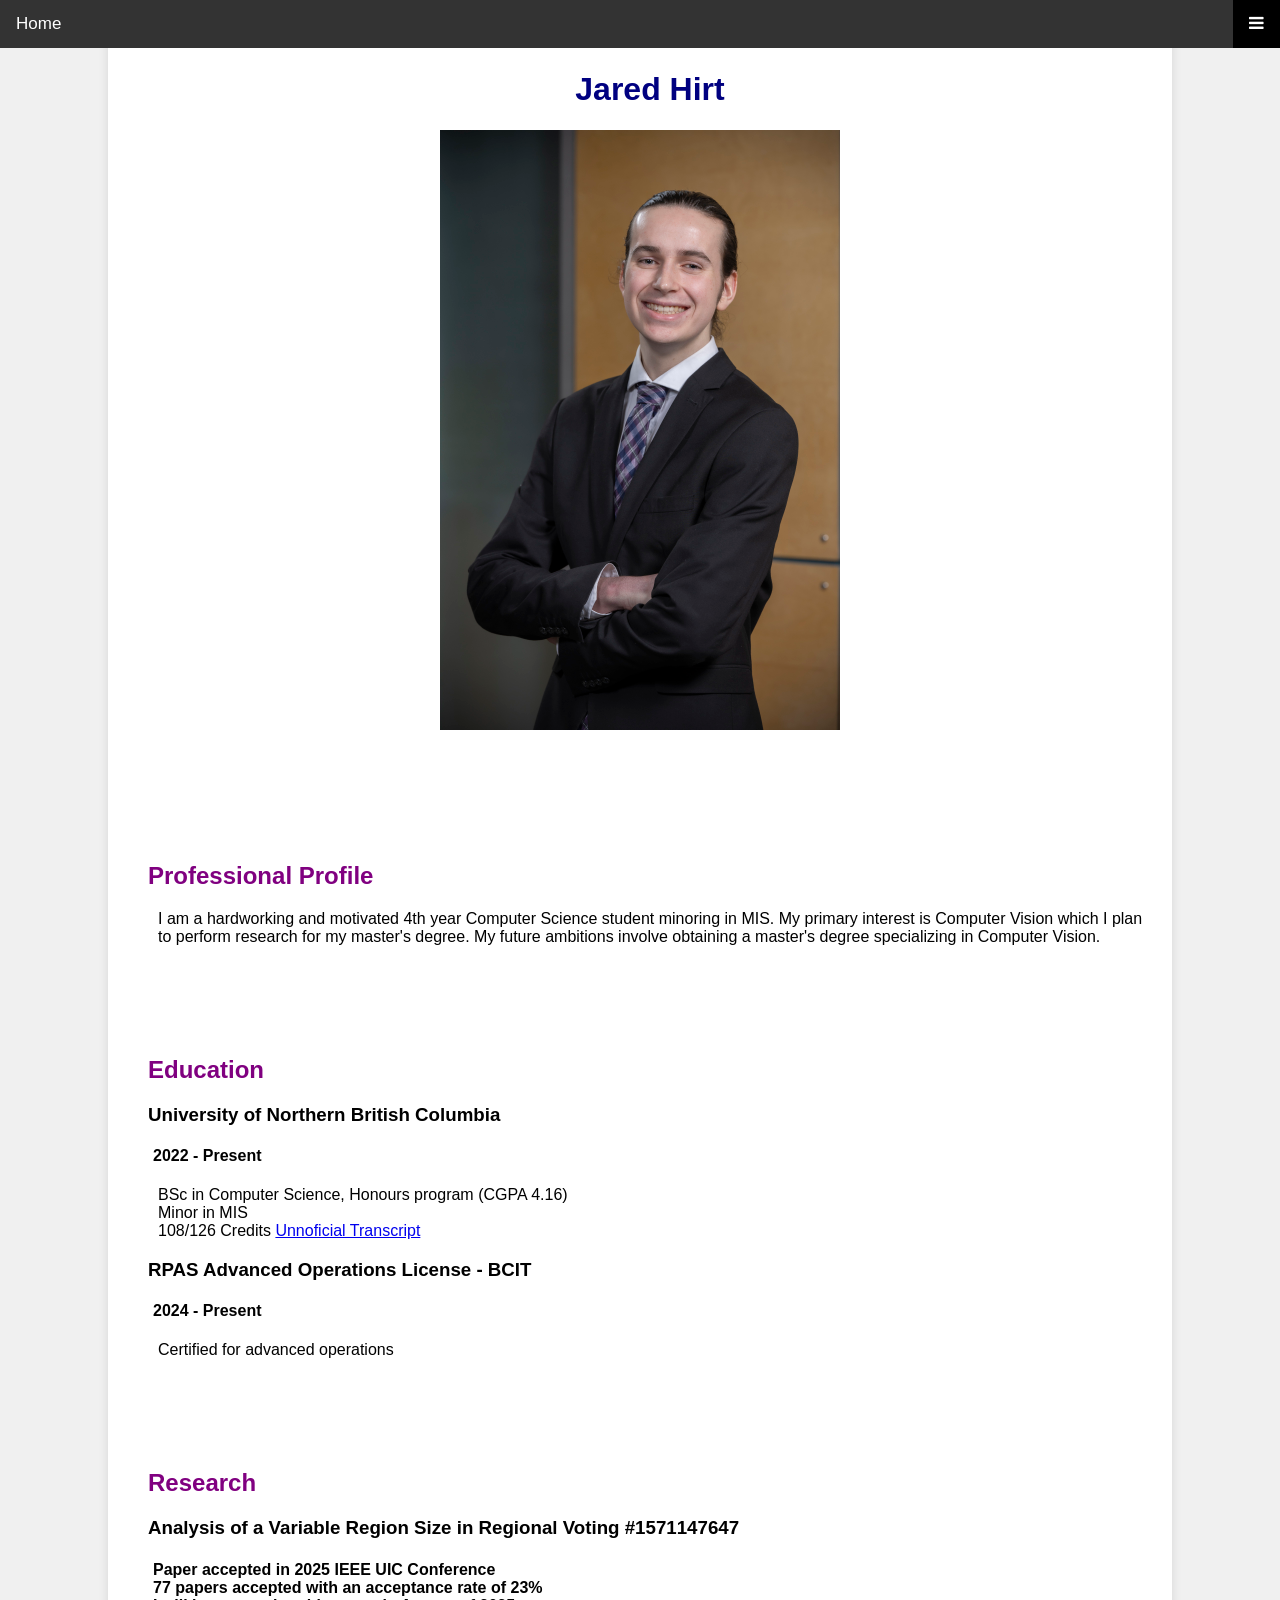
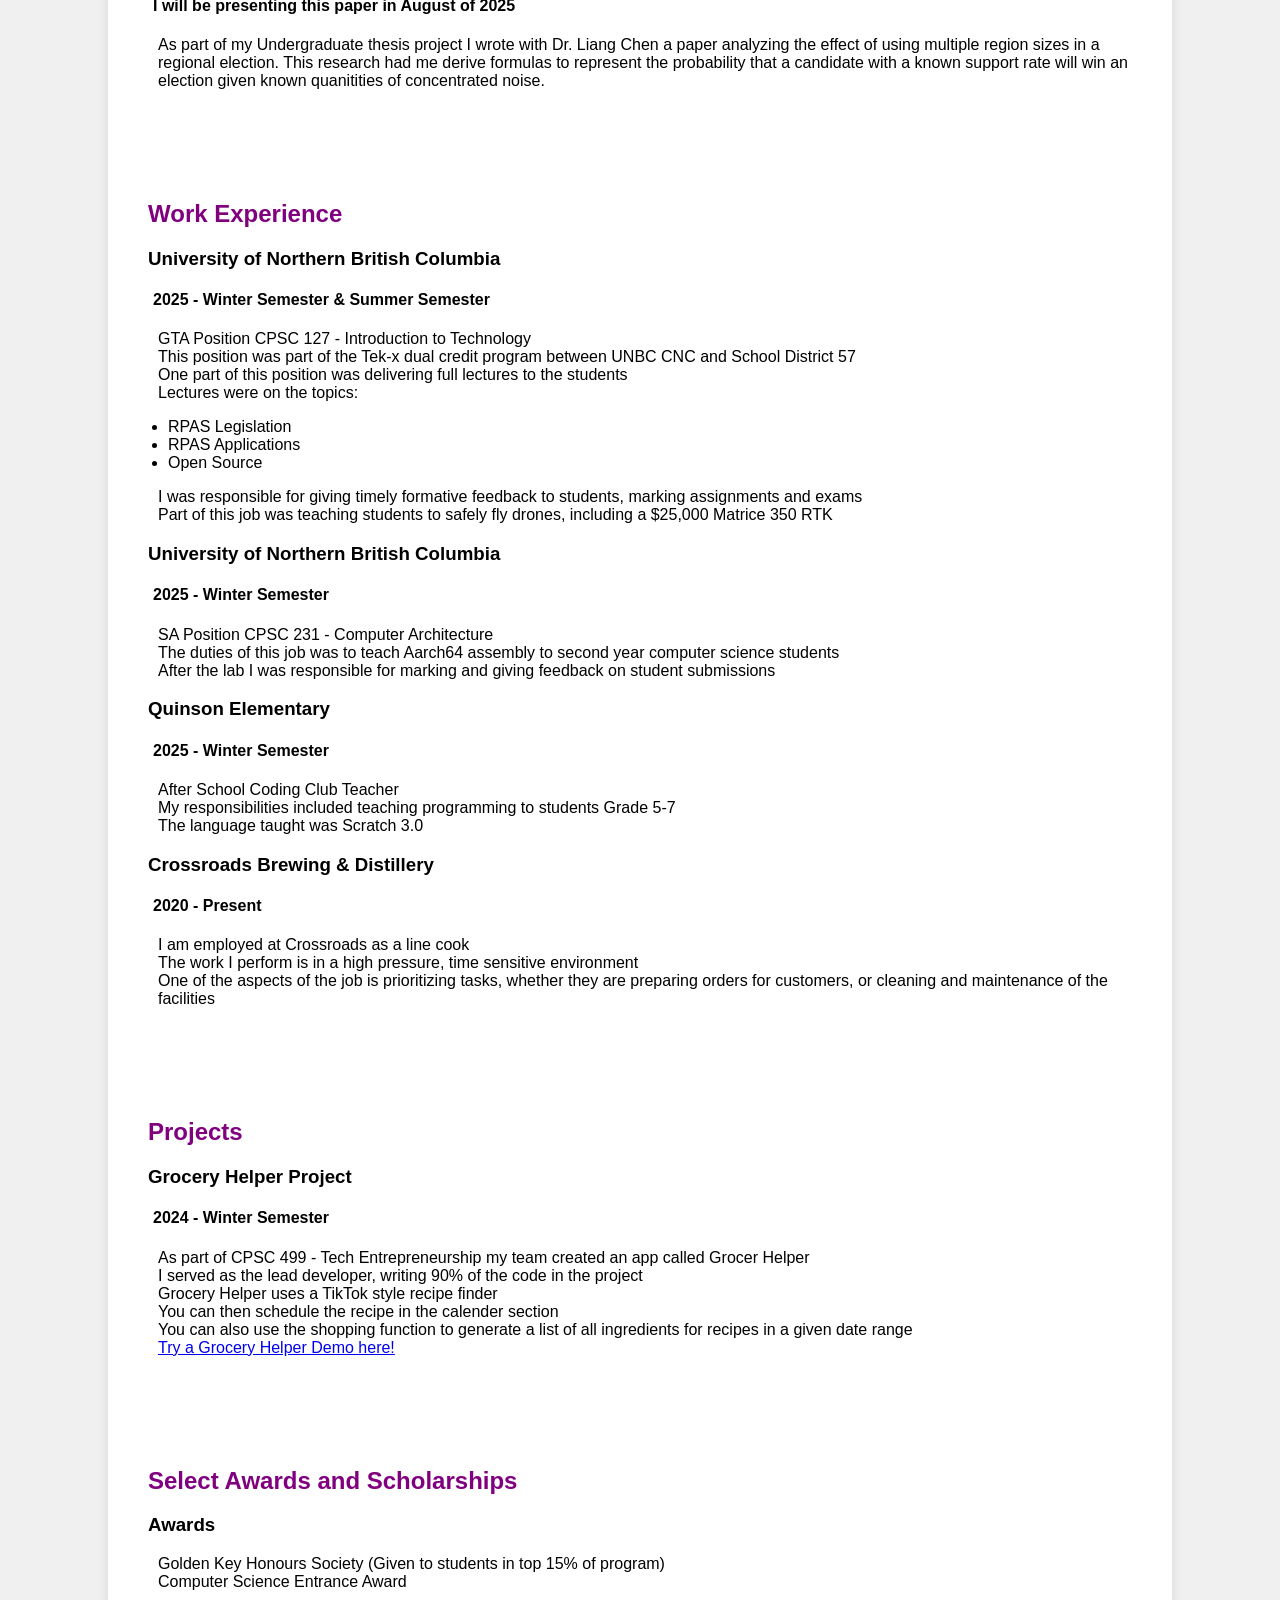
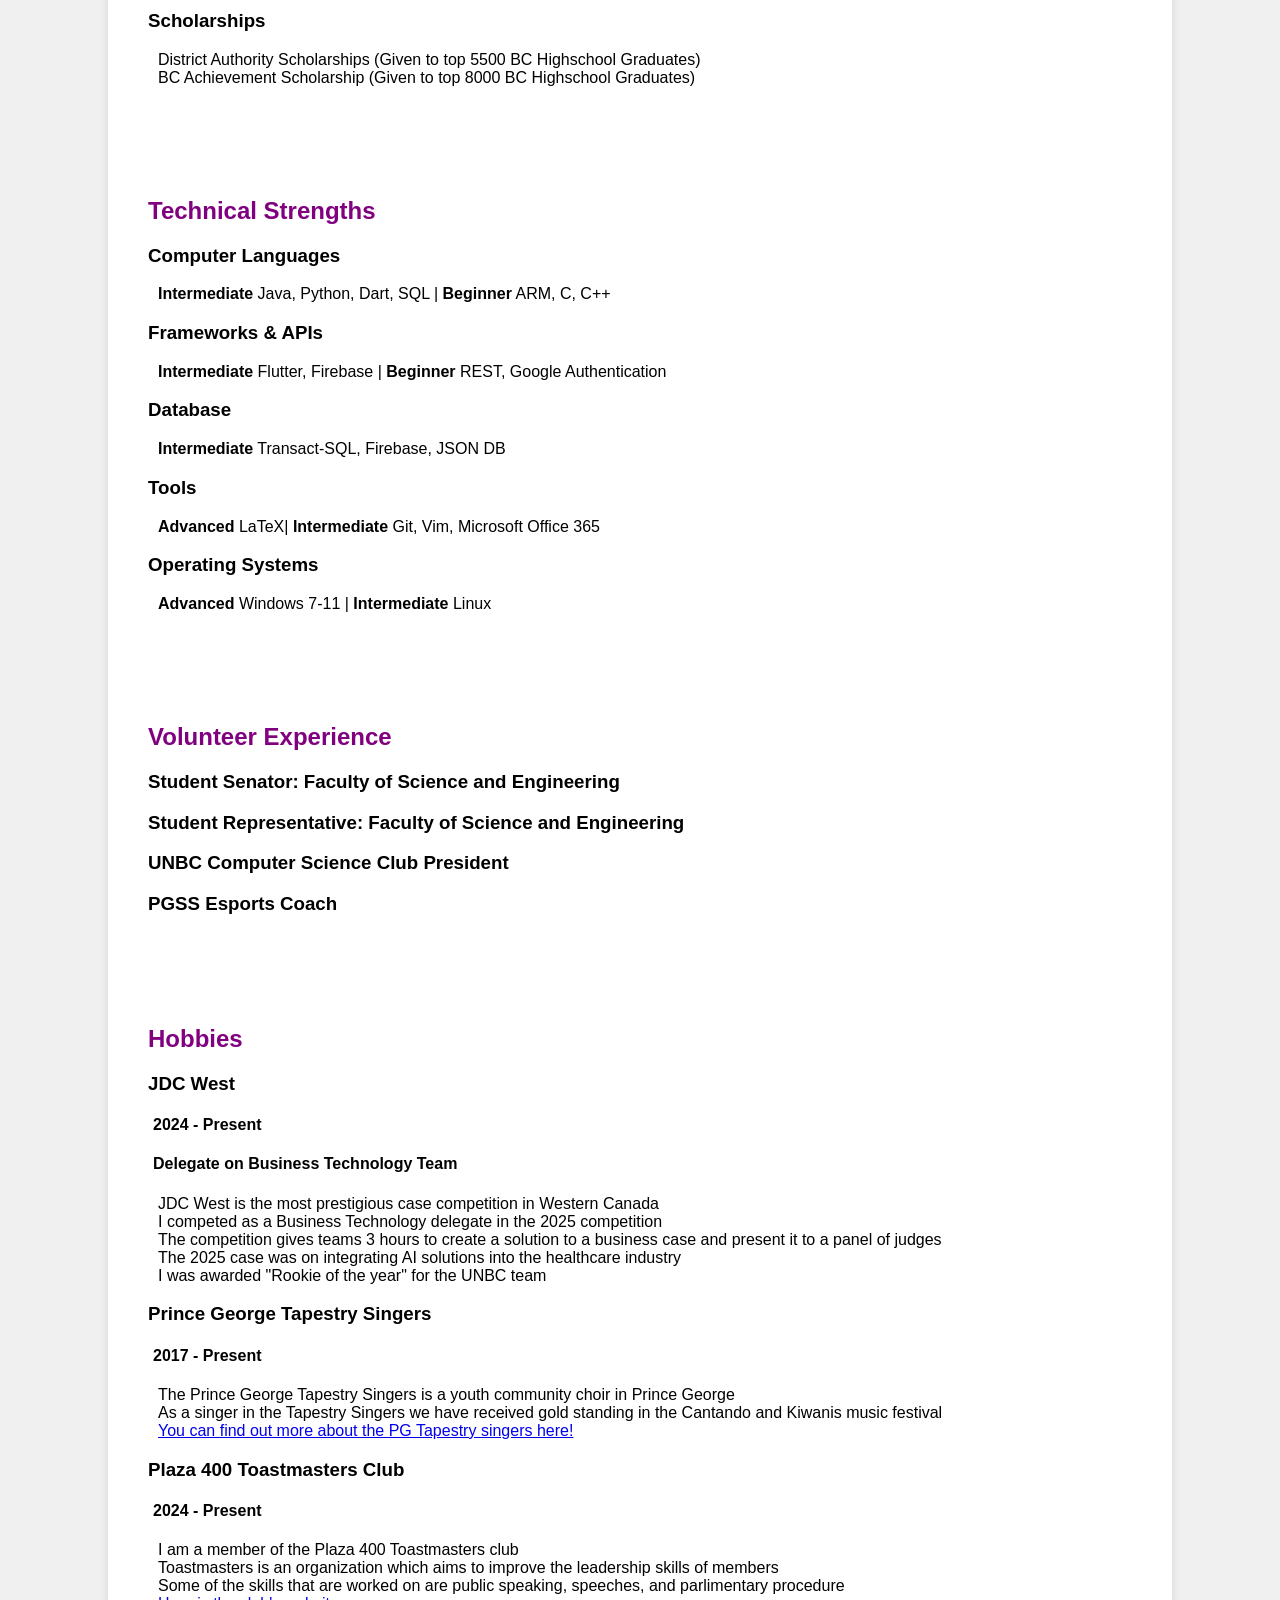
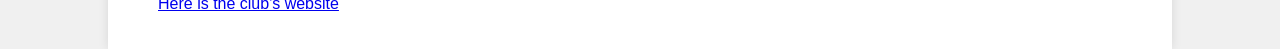
==== index.html @ aa41ffb5 "Added research and Transcript" ====
<!DOCTYPE html>
<html>
    <title>
        Jared Hirt's Website
    </title>
    <head>
        <link rel="stylesheet" href="mystyle.css">

        
        
    </head>

    

  

    

    <body>


        <link rel="stylesheet" href="https://cdnjs.cloudflare.com/ajax/libs/font-awesome/4.7.0/css/font-awesome.min.css">

        <div class="topnav">
            <a href="" class="active">Home</a>
        <div id="myLinks">
            
            <a href="#ProfessionalProfile" onclick="myFunction()">Professional Profile</a>
            <a href="#Education" onclick="myFunction()">Education</a>
            <a href="#WorkExperience" onclick="myFunction()">Work Experience</a>
            <a href="#Projects" onclick="myFunction()">Projects</a>
            <a href="#AwardsandScholarships" onclick="myFunction()">Awards and Scholarships</a>
            <a href="#TechnicalStrengths" onclick="myFunction()">Technical Strengths</a>
            <a href="#VolunteerExperience" onclick="myFunction()">Volunteer Experience</a>
            <a href="#Hobbies" onclick="myFunction()">Hobbies</a>
        </div>
        <!-- "Hamburger menu" / "Bar icon" to toggle the navigation links -->
        <a href="javascript:void(0);" class="icon" onclick="myFunction()">
            <i class="fa fa-bars"></i>
        </a>
        </div>





        <div class="container">
            <div class="center">
                <h1>
                    Jared Hirt
                </h1>
                <img src="Headshot.JPG" alt="Professional Headshot by Focal Point Studio">
            </div>

        <br>
    
        <h2 id="ProfessionalProfile">
        Professional Profile
        <br>
        </h2>

        <p>
            I am a hardworking and motivated 4th year Computer Science student minoring in MIS.
            My primary interest is Computer Vision which I plan to perform research for my master's degree.
            My future ambitions involve obtaining a master's degree specializing in Computer Vision.
        </p>

        <h2 id="Education">
        Education
        <br>
        </h2>
        <h3>
            University of Northern British Columbia 
        </h3>
        <h4>
            2022 - Present
        </h4>
        <p>
            BSc in Computer Science, Honours program (CGPA 4.16) <br>
            Minor in MIS <br>
            108/126 Credits
            <a href="Transcript.pdf">Unnoficial Transcript</a>
        </p>
        <h3>
            RPAS Advanced Operations License - BCIT 
        </h3>
        <h4>
            2024 - Present
        </h4>
        <p>
            Certified for advanced operations
        </p>


        <h2 id="Research">
            Research
            <br>
            </h2>
    
    
            <h3>
                Analysis of a Variable Region Size in Regional Voting #1571147647 <br>
            </h3>
            <h4>
                Paper accepted in 2025 IEEE UIC Conference <br>
                77 papers accepted with an acceptance rate of 23% <br>
                I will be presenting this paper in August of 2025
            </h4>
            <p>
                As part of my Undergraduate thesis project I wrote with Dr. Liang Chen a paper analyzing the effect of using multiple region sizes in a regional election.
                This research had me derive formulas to represent the probability that a candidate with a known support rate will win an election given known quanitities of concentrated noise. 
    
            </p>
        <h2 id="WorkExperience">
        Work Experience
        <br>
        </h2>



        <h3>
            University of Northern British Columbia 
        </h3>
        <h4>
            2025 - Winter Semester & Summer Semester
        </h4>
        <p>
            GTA Position CPSC 127 - Introduction to Technology<br>
            This position was part of the Tek-x dual credit program between UNBC CNC and School District 57<br>
            One part of this position was delivering full lectures to the students <br>
            Lectures were on the topics:
        </p>
    
            <ul>
        <li> RPAS Legislation</li> 
        <li>RPAS Applications</li> 
        <li>Open Source</li>
    </ul>
        

        <p>
            I was responsible for giving timely formative feedback to students, marking assignments and exams <br>
            Part of this job was teaching students to safely fly drones, including a $25,000 Matrice 350 RTK
        </p>




        <h3>
            University of Northern British Columbia 
        </h3>
        <h4>
            2025 - Winter Semester
        </h4>
        <p>
            SA Position CPSC 231 - Computer Architecture<br>
            The duties of this job was to teach Aarch64 assembly to second year computer science students <br>
            After the lab I was responsible for marking and giving feedback on student submissions
        </p>

        <h3>
            Quinson Elementary
        </h3>
        <h4>
            2025 - Winter Semester
        </h4>
        <p>
            After School Coding Club Teacher <br>
            My responsibilities included teaching programming to students Grade 5-7 <br>
            The language taught was Scratch 3.0
        </p>


        <h3>
            Crossroads Brewing & Distillery
        </h3>
        <h4>
            2020 - Present
        </h4>
        <p>
            I am employed at Crossroads as a line cook <br>
            The work I perform is in a high pressure, time sensitive environment <br>
            One of the aspects of the job is prioritizing tasks, whether they are preparing orders for customers, or cleaning and maintenance of the facilities <br>
        </p>



        <h2 id="Projects">
        Projects
        <br>
        </h2>


        <h3>
            Grocery Helper Project
        </h3>
        <h4>
            2024 - Winter Semester
        </h4>
        <p>
            As part of CPSC 499 - Tech Entrepreneurship my team created an app called Grocer Helper<br>
            I served as the lead developer, writing 90% of the code in the project <br>
            Grocery Helper uses a TikTok style recipe finder <br>
            You can then schedule the recipe in the calender section <br>
            You can also use the shopping function to generate a list of all ingredients for recipes in a given date range <br>
            <a href="flutter/groceryhelper/index.html">Try a Grocery Helper Demo here!</a>

        </p>



        <h2 id="AwardsandScholarships">
        Select Awards and Scholarships
        <br>
        </h2>

        <h3>
            Awards
        </h3>
        <p>
            Golden Key Honours Society (Given to students in top 15% of program) <br>
            Computer Science Entrance Award
        </p>



        <h3>
            Scholarships
        </h3>

        <p>
            District Authority Scholarships (Given to top 5500 BC Highschool Graduates) <br>
            BC Achievement Scholarship (Given to top 8000 BC Highschool Graduates)
        </p>





        <h2 id="TechnicalStrengths">
        Technical Strengths
        <br>
        </h2>


        <h3>Computer Languages</h3>
        <p>
    <b>Intermediate</b> Java, Python, Dart, SQL | <b>Beginner</b> ARM, C, C++
        </p>
        <h3>Frameworks & APIs</h3>
        <p>
            <b>Intermediate</b> Flutter, Firebase | <b>Beginner</b> REST, Google Authentication
        </p>
        <h3>Database</h3>
        <p>
            <b>Intermediate</b> Transact-SQL, Firebase, JSON DB
        </p>

        <h3>Tools</h3>
        <p>
            <b>Advanced</b> LaTeX| <b>Intermediate</b> Git, Vim, Microsoft Office 365
        </p>
        <h3>Operating Systems</h3>
        <p>
            <b>Advanced</b> Windows 7-11 | <b>Intermediate</b> Linux
        </p>





        <h2 id="VolunteerExperience">
        Volunteer Experience
        <br>
        </h2>


        <h3>Student Senator: Faculty of Science and Engineering</h3>


        <h3>Student Representative: Faculty of Science and Engineering</h3>


        <h3>UNBC Computer Science Club President</h3>


        <h3>PGSS Esports Coach</h3>





        <h2 id="Hobbies">
        Hobbies
        <br>
        </h2>

        <h3>
            JDC West
        </h3>
        <h4>
            2024 - Present
        </h4>
        <h4>
            Delegate on Business Technology Team
        </h4>
        <p>
            JDC West is the most prestigious case competition in Western Canada <br>
            I competed as a Business Technology delegate in the 2025 competition <br>
            The competition gives teams 3 hours to create a solution to a business case and present it to a panel of judges<br>
            The 2025 case was on integrating AI solutions into the healthcare industry <br>
            I was awarded "Rookie of the year" for the UNBC team
        </p>


        <h3>
            Prince George Tapestry Singers
        </h3>
        <h4>
            2017 - Present
        </h4>
        <p>
            The Prince George Tapestry Singers is a youth community choir in Prince George <br>
            As a singer in the Tapestry Singers we have received gold standing in the Cantando and Kiwanis music festival <br>
            <a href="https://pgtapestry.ca/about-us/senior-singers">You can find out more about the PG Tapestry singers here!</a>
        </p>


        <h3>
            Plaza 400 Toastmasters Club
        </h3>
        <h4>
            2024 - Present
        </h4>
        <p>
            I am a member of the Plaza 400 Toastmasters club <br>
            Toastmasters is an organization which aims to improve the leadership skills of members <br>
            Some of the skills that are worked on are public speaking, speeches, and parlimentary procedure<br>
            <a href="https://plaza400.toastmastersclubs.org/">Here is the club's website</a>

        </p>



        </div>
    </body>



    <script>
        function myFunction() {
          var x = document.getElementById("myLinks");
          if (x.style.display === "block") {
            x.style.display = "none";
          } else {
            x.style.display = "block";
          }
        }
        </script>
</html>
---- mystyle.css ----
body {
    margin: 0;
    padding: 0;
    display: flex;
    flex-direction: column;
    justify-content: center; /* Centers horizontally */
    align-items: center; /* Centers vertically (optional) */
    min-height: 100vh; /* Ensures full viewport height */
    background-color: #f0f0f0;
    font-family:'Segoe UI', Tahoma, Geneva, Verdana, sans-serif
  }


/* Style the navigation menu */
.topnav {
  overflow: hidden;
  background-color: #333;
  position: fixed;
  width: 100%;
  top: 0;
}

/* Hide the links inside the navigation menu (except for logo/home) */
.topnav #myLinks {
  display: none;
}

/* Style navigation menu links */
.topnav a {
  color: white;
  padding: 14px 16px;
  text-decoration: none;
  font-size: 17px;
  display: block;
}

/* Style the hamburger menu */
.topnav a.icon {
  background: black;
  display: block;
  position: absolute;
  right: 0;
  top: 0;
}

/* Add a grey background color on mouse-over */
.topnav a:hover {
  background-color: #ddd;
  color: #000000;
}

.center {
  margin-left:auto;
  margin-right:auto;
  text-align:center;
}








  .container {
    margin-top: 30px;
    scroll-padding-top: 30px;
    width: 80%; /* Adjust width as needed */
    max-width: 1200px; /* Optional: Set a max-width */
    text-align: left; /* Center text inside the container */
    background-color: white;
    padding: 20px;
    box-shadow: 0 0 10px rgba(0, 0, 0, 0.1);
  }
  
  h1 {
    color: navy;
    margin-left: 20px;
  }
  h2 {
    padding-top:80px;
    margin-top:30px;
    color: purple;
    margin-left: 20px;
  }
  h3 {
    color: black;
    margin-left: 20px;
  }
  h4 {
    color: black;
    margin-left: 25px;
  }
  h5 {
    color: black;
    margin-left: 25px;
  }
  h6 {
    color: black;
    margin-left: 25px;
  }
  p {
    margin-left: 30px;
  }
  img{
    width: 400px;
    height: auto;
  }
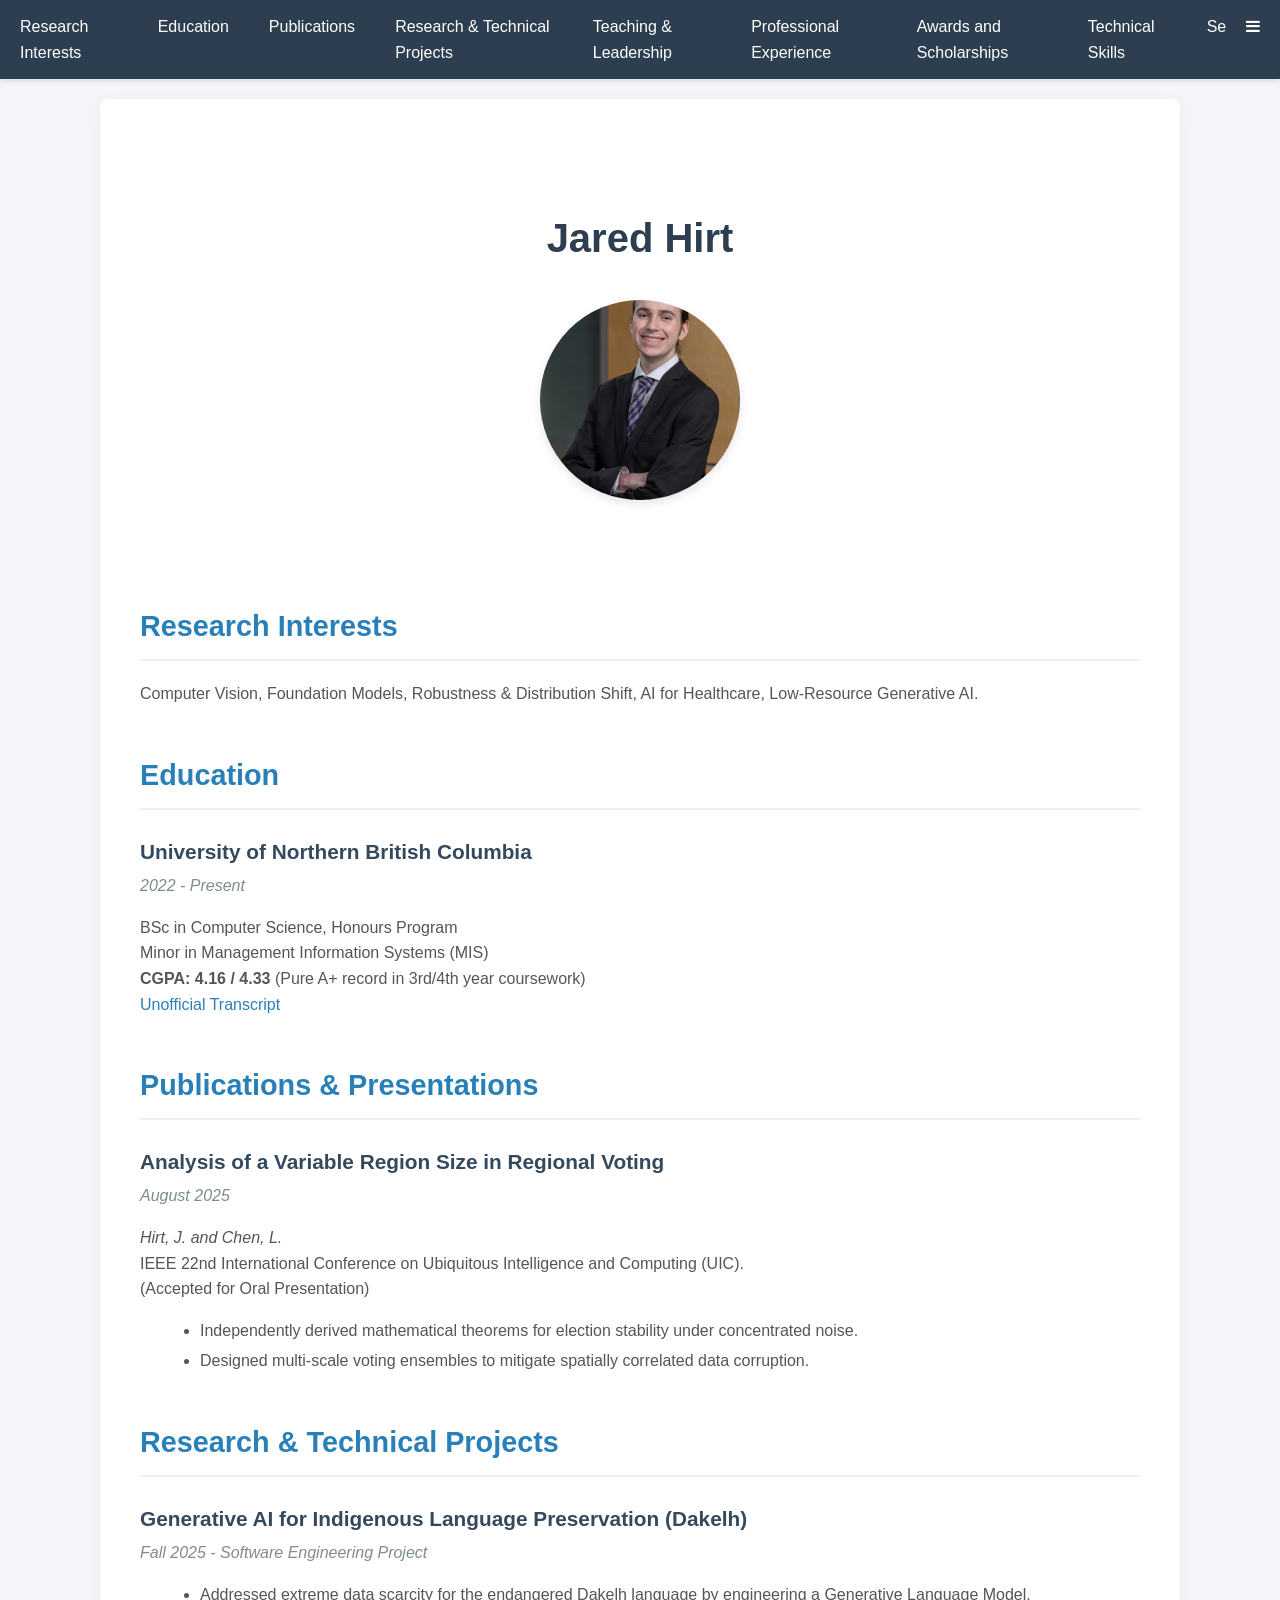
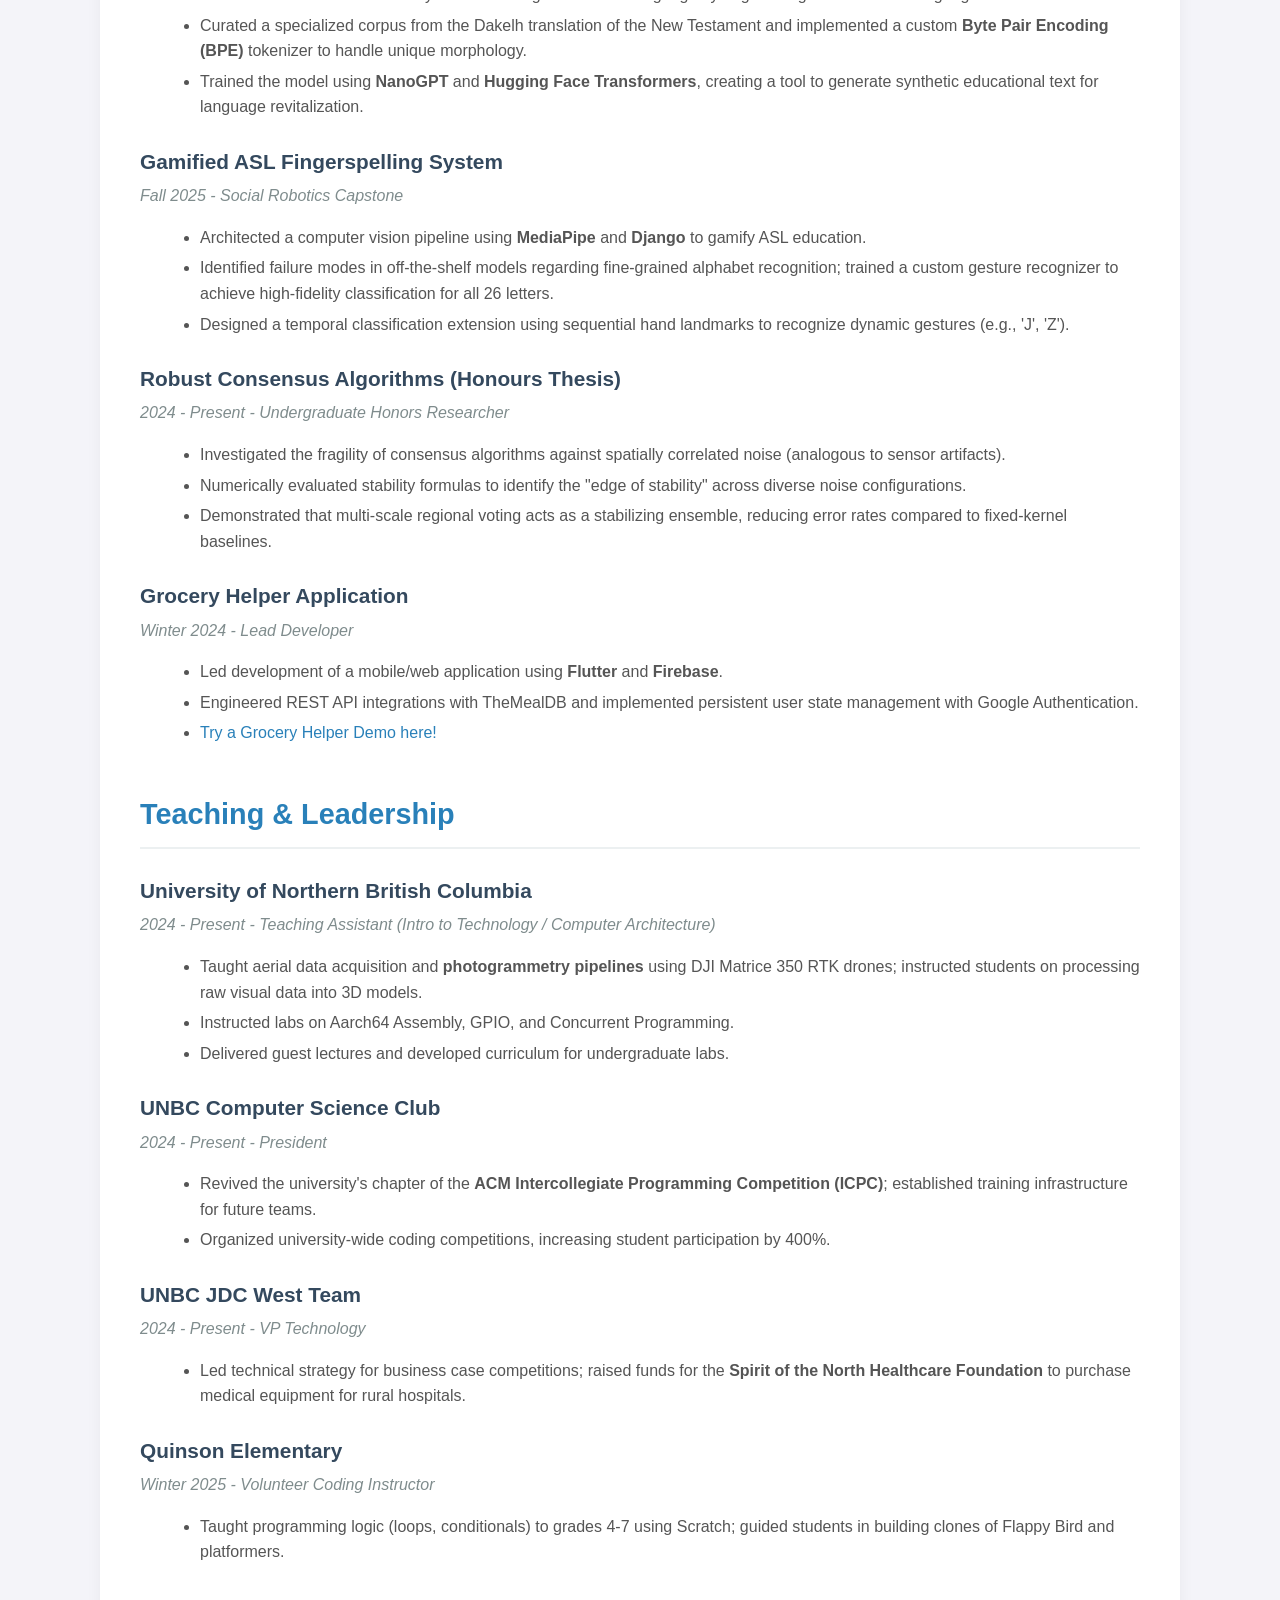
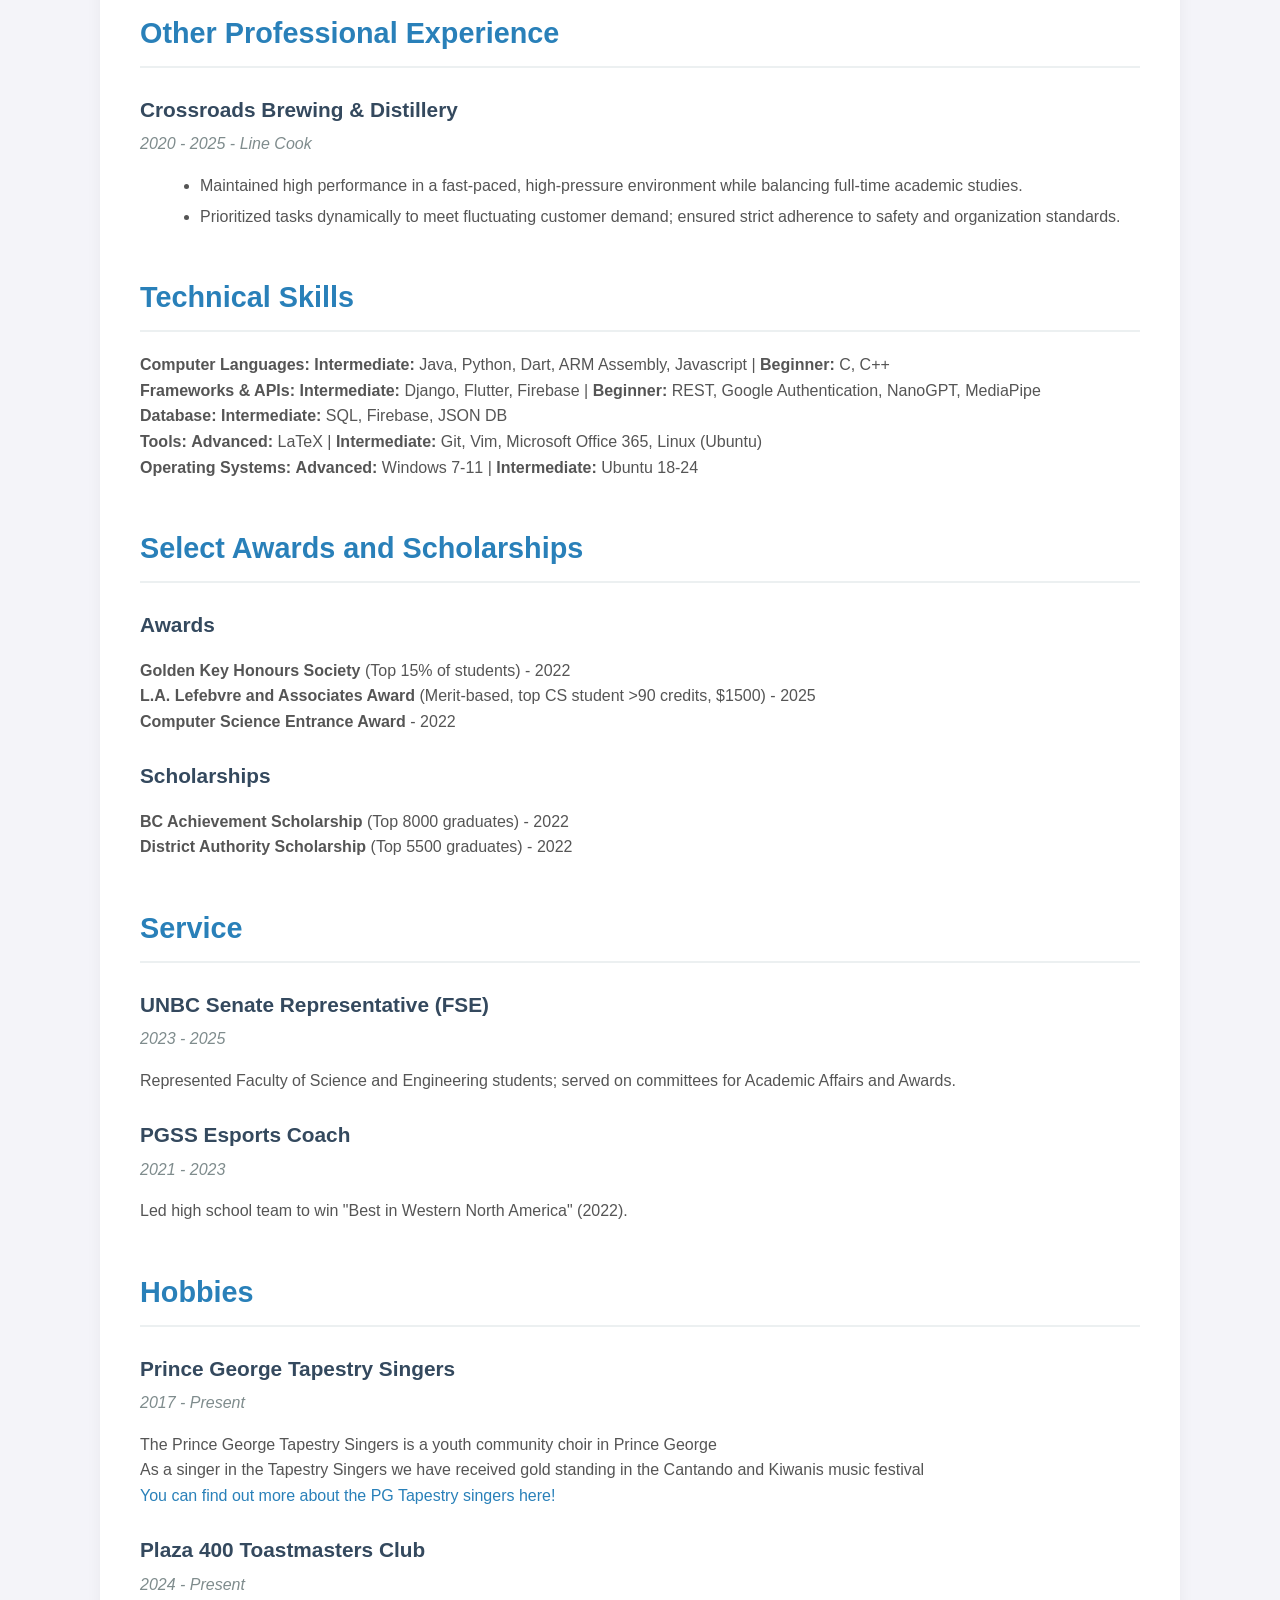
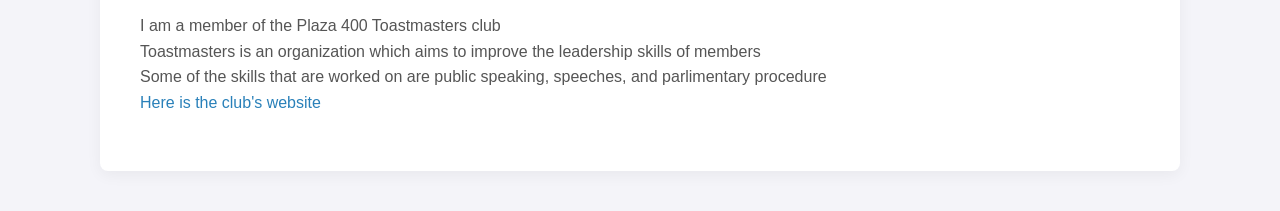
==== commit 93614343: "Updated Website Website Updated" ====
--- a/index.html
+++ b/index.html
@@ -25,14 +25,15 @@
             <a href="" class="active">Home</a>
         <div id="myLinks">
             
-            <a href="#ProfessionalProfile" onclick="myFunction()">Professional Profile</a>
+            <a href="#ResearchInterests" onclick="myFunction()">Research Interests</a>
             <a href="#Education" onclick="myFunction()">Education</a>
-            <a href="#WorkExperience" onclick="myFunction()">Work Experience</a>
-            <a href="#Projects" onclick="myFunction()">Projects</a>
+            <a href="#Publications" onclick="myFunction()">Publications</a>
+            <a href="#ResearchProjects" onclick="myFunction()">Research & Technical Projects</a>
+            <a href="#TeachingLeadership" onclick="myFunction()">Teaching & Leadership</a>
+            <a href="#ProfessionalExperience" onclick="myFunction()">Professional Experience</a>
             <a href="#AwardsandScholarships" onclick="myFunction()">Awards and Scholarships</a>
-            <a href="#TechnicalStrengths" onclick="myFunction()">Technical Strengths</a>
-            <a href="#VolunteerExperience" onclick="myFunction()">Volunteer Experience</a>
-            <a href="#Hobbies" onclick="myFunction()">Hobbies</a>
+            <a href="#TechnicalSkills" onclick="myFunction()">Technical Skills</a>
+            <a href="#Service" onclick="myFunction()">Service</a>
         </div>
         <!-- "Hamburger menu" / "Bar icon" to toggle the navigation links -->
         <a href="javascript:void(0);" class="icon" onclick="myFunction()">
@@ -54,15 +55,13 @@
 
         <br>
     
-        <h2 id="ProfessionalProfile">
-        Professional Profile
-        <br>
-        </h2>
-
-        <p>
-            I am a hardworking and motivated 4th year Computer Science student minoring in MIS.
-            My primary interest is Computer Vision which I plan to perform research for my master's degree.
-            My future ambitions involve obtaining a master's degree specializing in Computer Vision.
+        <h2 id="ResearchInterests">
+        Research Interests
+        <br>
+        </h2>
+
+        <p>
+            Computer Vision, Foundation Models, Robustness & Distribution Shift, AI for Healthcare, Low-Resource Generative AI.
         </p>
 
         <h2 id="Education">
@@ -76,137 +75,167 @@
             2022 - Present
         </h4>
         <p>
-            BSc in Computer Science, Honours program (CGPA 4.16) <br>
-            Minor in MIS <br>
-            108/126 Credits
-            <a href="Transcript.pdf">Unnoficial Transcript</a>
-        </p>
-        <h3>
-            RPAS Advanced Operations License - BCIT 
-        </h3>
-        <h4>
-            2024 - Present
-        </h4>
-        <p>
-            Certified for advanced operations
-        </p>
-
-
-        <h2 id="Research">
-            Research
+            BSc in Computer Science, Honours Program <br>
+            Minor in Management Information Systems (MIS) <br>
+            <b>CGPA: 4.16 / 4.33</b> (Pure A+ record in 3rd/4th year coursework)
+            <br>
+            <a href="Transcript.pdf">Unofficial Transcript</a>
+        </p>
+
+
+        <h2 id="Publications">
+            Publications & Presentations
             <br>
             </h2>
     
     
             <h3>
-                Analysis of a Variable Region Size in Regional Voting #1571147647 <br>
+                Analysis of a Variable Region Size in Regional Voting
             </h3>
             <h4>
-                Paper accepted in 2025 IEEE UIC Conference <br>
-                77 papers accepted with an acceptance rate of 23% <br>
-                I will be presenting this paper in August of 2025
+                August 2025
             </h4>
             <p>
-                As part of my Undergraduate thesis project I wrote with Dr. Liang Chen a paper analyzing the effect of using multiple region sizes in a regional election.
-                This research had me derive formulas to represent the probability that a candidate with a known support rate will win an election given known quanitities of concentrated noise. 
-    
+                <i>Hirt, J. and Chen, L.</i> <br>
+                IEEE 22nd International Conference on Ubiquitous Intelligence and Computing (UIC). <br>
+                (Accepted for Oral Presentation)
             </p>
-        <h2 id="WorkExperience">
-        Work Experience
-        <br>
-        </h2>
-
-
-
-        <h3>
-            University of Northern British Columbia 
-        </h3>
-        <h4>
-            2025 - Winter Semester & Summer Semester
-        </h4>
-        <p>
-            GTA Position CPSC 127 - Introduction to Technology<br>
-            This position was part of the Tek-x dual credit program between UNBC CNC and School District 57<br>
-            One part of this position was delivering full lectures to the students <br>
-            Lectures were on the topics:
-        </p>
-    
             <ul>
-        <li> RPAS Legislation</li> 
-        <li>RPAS Applications</li> 
-        <li>Open Source</li>
-    </ul>
-        
-
-        <p>
-            I was responsible for giving timely formative feedback to students, marking assignments and exams <br>
-            Part of this job was teaching students to safely fly drones, including a $25,000 Matrice 350 RTK
-        </p>
-
-
-
-
-        <h3>
-            University of Northern British Columbia 
-        </h3>
-        <h4>
-            2025 - Winter Semester
-        </h4>
-        <p>
-            SA Position CPSC 231 - Computer Architecture<br>
-            The duties of this job was to teach Aarch64 assembly to second year computer science students <br>
-            After the lab I was responsible for marking and giving feedback on student submissions
-        </p>
+                <li>Independently derived mathematical theorems for election stability under concentrated noise.</li>
+                <li>Designed multi-scale voting ensembles to mitigate spatially correlated data corruption.</li>
+            </ul>
+
+        <h2 id="ResearchProjects">
+        Research & Technical Projects
+        <br>
+        </h2>
+
+        <h3>
+            Generative AI for Indigenous Language Preservation (Dakelh)
+        </h3>
+        <h4>
+            Fall 2025 - Software Engineering Project
+        </h4>
+        <ul>
+            <li>Addressed extreme data scarcity for the endangered Dakelh language by engineering a Generative Language Model.</li>
+            <li>Curated a specialized corpus from the Dakelh translation of the New Testament and implemented a custom <b>Byte Pair Encoding (BPE)</b> tokenizer to handle unique morphology.</li>
+            <li>Trained the model using <b>NanoGPT</b> and <b>Hugging Face Transformers</b>, creating a tool to generate synthetic educational text for language revitalization.</li>
+        </ul>
+
+        <h3>
+            Gamified ASL Fingerspelling System
+        </h3>
+        <h4>
+            Fall 2025 - Social Robotics Capstone
+        </h4>
+        <ul>
+            <li>Architected a computer vision pipeline using <b>MediaPipe</b> and <b>Django</b> to gamify ASL education.</li>
+            <li>Identified failure modes in off-the-shelf models regarding fine-grained alphabet recognition; trained a custom gesture recognizer to achieve high-fidelity classification for all 26 letters.</li>
+            <li>Designed a temporal classification extension using sequential hand landmarks to recognize dynamic gestures (e.g., 'J', 'Z').</li>
+        </ul>
+
+        <h3>
+            Robust Consensus Algorithms (Honours Thesis)
+        </h3>
+        <h4>
+            2024 - Present - Undergraduate Honors Researcher
+        </h4>
+        <ul>
+            <li>Investigated the fragility of consensus algorithms against spatially correlated noise (analogous to sensor artifacts).</li>
+            <li>Numerically evaluated stability formulas to identify the "edge of stability" across diverse noise configurations.</li>
+            <li>Demonstrated that multi-scale regional voting acts as a stabilizing ensemble, reducing error rates compared to fixed-kernel baselines.</li>
+        </ul>
+
+        <h3>
+            Grocery Helper Application
+        </h3>
+        <h4>
+            Winter 2024 - Lead Developer
+        </h4>
+        <ul>
+            <li>Led development of a mobile/web application using <b>Flutter</b> and <b>Firebase</b>.</li>
+            <li>Engineered REST API integrations with TheMealDB and implemented persistent user state management with Google Authentication.</li>
+            <li><a href="flutter/groceryhelper/index.html">Try a Grocery Helper Demo here!</a></li>
+        </ul>
+
+
+        <h2 id="TeachingLeadership">
+        Teaching & Leadership
+        <br>
+        </h2>
+
+        <h3>
+            University of Northern British Columbia
+        </h3>
+        <h4>
+            2024 - Present - Teaching Assistant (Intro to Technology / Computer Architecture)
+        </h4>
+        <ul>
+            <li>Taught aerial data acquisition and <b>photogrammetry pipelines</b> using DJI Matrice 350 RTK drones; instructed students on processing raw visual data into 3D models.</li>
+            <li>Instructed labs on Aarch64 Assembly, GPIO, and Concurrent Programming.</li>
+            <li>Delivered guest lectures and developed curriculum for undergraduate labs.</li>
+        </ul>
+
+        <h3>
+            UNBC Computer Science Club
+        </h3>
+        <h4>
+            2024 - Present - President
+        </h4>
+        <ul>
+            <li>Revived the university's chapter of the <b>ACM Intercollegiate Programming Competition (ICPC)</b>; established training infrastructure for future teams.</li>
+            <li>Organized university-wide coding competitions, increasing student participation by 400%.</li>
+        </ul>
+
+        <h3>
+            UNBC JDC West Team
+        </h3>
+        <h4>
+            2024 - Present - VP Technology
+        </h4>
+        <ul>
+            <li>Led technical strategy for business case competitions; raised funds for the <b>Spirit of the North Healthcare Foundation</b> to purchase medical equipment for rural hospitals.</li>
+        </ul>
 
         <h3>
             Quinson Elementary
         </h3>
         <h4>
-            2025 - Winter Semester
-        </h4>
-        <p>
-            After School Coding Club Teacher <br>
-            My responsibilities included teaching programming to students Grade 5-7 <br>
-            The language taught was Scratch 3.0
-        </p>
-
+            Winter 2025 - Volunteer Coding Instructor
+        </h4>
+        <ul>
+            <li>Taught programming logic (loops, conditionals) to grades 4-7 using Scratch; guided students in building clones of Flappy Bird and platformers.</li>
+        </ul>
+
+        <h2 id="ProfessionalExperience">
+        Other Professional Experience
+        <br>
+        </h2>
 
         <h3>
             Crossroads Brewing & Distillery
         </h3>
         <h4>
-            2020 - Present
-        </h4>
-        <p>
-            I am employed at Crossroads as a line cook <br>
-            The work I perform is in a high pressure, time sensitive environment <br>
-            One of the aspects of the job is prioritizing tasks, whether they are preparing orders for customers, or cleaning and maintenance of the facilities <br>
-        </p>
-
-
-
-        <h2 id="Projects">
-        Projects
-        <br>
-        </h2>
-
-
-        <h3>
-            Grocery Helper Project
-        </h3>
-        <h4>
-            2024 - Winter Semester
-        </h4>
-        <p>
-            As part of CPSC 499 - Tech Entrepreneurship my team created an app called Grocer Helper<br>
-            I served as the lead developer, writing 90% of the code in the project <br>
-            Grocery Helper uses a TikTok style recipe finder <br>
-            You can then schedule the recipe in the calender section <br>
-            You can also use the shopping function to generate a list of all ingredients for recipes in a given date range <br>
-            <a href="flutter/groceryhelper/index.html">Try a Grocery Helper Demo here!</a>
-
-        </p>
-
+            2020 - 2025 - Line Cook
+        </h4>
+        <ul>
+            <li>Maintained high performance in a fast-paced, high-pressure environment while balancing full-time academic studies.</li>
+            <li>Prioritized tasks dynamically to meet fluctuating customer demand; ensured strict adherence to safety and organization standards.</li>
+        </ul>
+
+
+        <h2 id="TechnicalSkills">
+        Technical Skills
+        <br>
+        </h2>
+
+        <p>
+            <b>Computer Languages:</b> <b>Intermediate:</b> Java, Python, Dart, ARM Assembly, Javascript | <b>Beginner:</b> C, C++<br>
+            <b>Frameworks & APIs:</b> <b>Intermediate:</b> Django, Flutter, Firebase | <b>Beginner:</b> REST, Google Authentication, NanoGPT, MediaPipe<br>
+            <b>Database:</b> <b>Intermediate:</b> SQL, Firebase, JSON DB<br>
+            <b>Tools:</b> <b>Advanced:</b> LaTeX | <b>Intermediate:</b> Git, Vim, Microsoft Office 365, Linux (Ubuntu)<br>
+            <b>Operating Systems:</b> <b>Advanced:</b> Windows 7-11 | <b>Intermediate:</b> Ubuntu 18-24
+        </p>
 
 
         <h2 id="AwardsandScholarships">
@@ -218,129 +247,76 @@
             Awards
         </h3>
         <p>
-            Golden Key Honours Society (Given to students in top 15% of program) <br>
-            Computer Science Entrance Award
-        </p>
-
-
+            <b>Golden Key Honours Society</b> (Top 15% of students) - 2022 <br>
+            <b>L.A. Lefebvre and Associates Award</b> (Merit-based, top CS student >90 credits, $1500) - 2025 <br>
+            <b>Computer Science Entrance Award</b> - 2022
+        </p>
 
         <h3>
             Scholarships
         </h3>
-
-        <p>
-            District Authority Scholarships (Given to top 5500 BC Highschool Graduates) <br>
-            BC Achievement Scholarship (Given to top 8000 BC Highschool Graduates)
-        </p>
-
-
-
-
-
-        <h2 id="TechnicalStrengths">
-        Technical Strengths
-        <br>
-        </h2>
-
-
-        <h3>Computer Languages</h3>
-        <p>
-    <b>Intermediate</b> Java, Python, Dart, SQL | <b>Beginner</b> ARM, C, C++
-        </p>
-        <h3>Frameworks & APIs</h3>
-        <p>
-            <b>Intermediate</b> Flutter, Firebase | <b>Beginner</b> REST, Google Authentication
-        </p>
-        <h3>Database</h3>
-        <p>
-            <b>Intermediate</b> Transact-SQL, Firebase, JSON DB
-        </p>
-
-        <h3>Tools</h3>
-        <p>
-            <b>Advanced</b> LaTeX| <b>Intermediate</b> Git, Vim, Microsoft Office 365
-        </p>
-        <h3>Operating Systems</h3>
-        <p>
-            <b>Advanced</b> Windows 7-11 | <b>Intermediate</b> Linux
-        </p>
-
-
-
-
-
-        <h2 id="VolunteerExperience">
-        Volunteer Experience
-        <br>
-        </h2>
-
-
-        <h3>Student Senator: Faculty of Science and Engineering</h3>
-
-
-        <h3>Student Representative: Faculty of Science and Engineering</h3>
-
-
-        <h3>UNBC Computer Science Club President</h3>
-
-
-        <h3>PGSS Esports Coach</h3>
-
-
-
-
+        <p>
+            <b>BC Achievement Scholarship</b> (Top 8000 graduates) - 2022 <br>
+            <b>District Authority Scholarship</b> (Top 5500 graduates) - 2022
+        </p>
+
+
+        <h2 id="Service">
+        Service
+        <br>
+        </h2>
+
+        <h3>
+            UNBC Senate Representative (FSE)
+        </h3>
+        <h4>
+            2023 - 2025
+        </h4>
+        <p>
+            Represented Faculty of Science and Engineering students; served on committees for Academic Affairs and Awards.
+        </p>
+
+        <h3>
+            PGSS Esports Coach
+        </h3>
+        <h4>
+            2021 - 2023
+        </h4>
+        <p>
+            Led high school team to win "Best in Western North America" (2022).
+        </p>
 
         <h2 id="Hobbies">
-        Hobbies
-        <br>
-        </h2>
-
-        <h3>
-            JDC West
-        </h3>
-        <h4>
-            2024 - Present
-        </h4>
-        <h4>
-            Delegate on Business Technology Team
-        </h4>
-        <p>
-            JDC West is the most prestigious case competition in Western Canada <br>
-            I competed as a Business Technology delegate in the 2025 competition <br>
-            The competition gives teams 3 hours to create a solution to a business case and present it to a panel of judges<br>
-            The 2025 case was on integrating AI solutions into the healthcare industry <br>
-            I was awarded "Rookie of the year" for the UNBC team
-        </p>
-
-
-        <h3>
-            Prince George Tapestry Singers
-        </h3>
-        <h4>
-            2017 - Present
-        </h4>
-        <p>
-            The Prince George Tapestry Singers is a youth community choir in Prince George <br>
-            As a singer in the Tapestry Singers we have received gold standing in the Cantando and Kiwanis music festival <br>
-            <a href="https://pgtapestry.ca/about-us/senior-singers">You can find out more about the PG Tapestry singers here!</a>
-        </p>
-
-
-        <h3>
-            Plaza 400 Toastmasters Club
-        </h3>
-        <h4>
-            2024 - Present
-        </h4>
-        <p>
-            I am a member of the Plaza 400 Toastmasters club <br>
-            Toastmasters is an organization which aims to improve the leadership skills of members <br>
-            Some of the skills that are worked on are public speaking, speeches, and parlimentary procedure<br>
-            <a href="https://plaza400.toastmastersclubs.org/">Here is the club's website</a>
-
-        </p>
-
-
+            Hobbies
+            <br>
+            </h2>
+    
+            <h3>
+                Prince George Tapestry Singers
+            </h3>
+            <h4>
+                2017 - Present
+            </h4>
+            <p>
+                The Prince George Tapestry Singers is a youth community choir in Prince George <br>
+                As a singer in the Tapestry Singers we have received gold standing in the Cantando and Kiwanis music festival <br>
+                <a href="https://pgtapestry.ca/about-us/senior-singers">You can find out more about the PG Tapestry singers here!</a>
+            </p>
+    
+    
+            <h3>
+                Plaza 400 Toastmasters Club
+            </h3>
+            <h4>
+                2024 - Present
+            </h4>
+            <p>
+                I am a member of the Plaza 400 Toastmasters club <br>
+                Toastmasters is an organization which aims to improve the leadership skills of members <br>
+                Some of the skills that are worked on are public speaking, speeches, and parlimentary procedure<br>
+                <a href="https://plaza400.toastmastersclubs.org/">Here is the club's website</a>
+    
+            </p>
 
         </div>
     </body>
--- a/mystyle.css
+++ b/mystyle.css
@@ -3,107 +3,181 @@
     padding: 0;
     display: flex;
     flex-direction: column;
-    justify-content: center; /* Centers horizontally */
     align-items: center; /* Centers vertically (optional) */
     min-height: 100vh; /* Ensures full viewport height */
-    background-color: #f0f0f0;
-    font-family:'Segoe UI', Tahoma, Geneva, Verdana, sans-serif
-  }
+    background-color: #f4f4f9; /* Softer background color */
+    font-family: 'Segoe UI', Tahoma, Geneva, Verdana, sans-serif;
+    color: #333; /* Darker text for readability */
+    line-height: 1.6;
+}
 
 
 /* Style the navigation menu */
 .topnav {
-  overflow: hidden;
-  background-color: #333;
-  position: fixed;
-  width: 100%;
-  top: 0;
+    background-color: #2c3e50; /* Modern dark blue */
+    position: sticky; /* Sticky instead of fixed for better mobile handling */
+    top: 0;
+    width: 100%;
+    z-index: 1000;
+    box-shadow: 0 2px 5px rgba(0,0,0,0.1);
 }
 
 /* Hide the links inside the navigation menu (except for logo/home) */
 .topnav #myLinks {
-  display: none;
+    display: none;
+    flex-direction: column; /* Stack on mobile */
+    width: 100%;
 }
+
+/* Show links on larger screens */
+@media screen and (min-width: 768px) {
+    .topnav {
+        display: flex;
+        justify-content: center; /* Center nav items */
+        align-items: center;
+    }
+    .topnav #myLinks {
+        display: flex;
+        flex-direction: row;
+        width: auto;
+        background: none;
+        position: static;
+    }
+    .topnav a.icon {
+        display: none; /* Hide hamburger on desktop */
+    }
+    .topnav a.active {
+        display: none; /* Hide separate "Home" link on desktop if redundant */
+    }
+}
+
 
 /* Style navigation menu links */
 .topnav a {
-  color: white;
-  padding: 14px 16px;
-  text-decoration: none;
-  font-size: 17px;
-  display: block;
+    color: white;
+    padding: 14px 20px;
+    text-decoration: none;
+    font-size: 16px;
+    font-weight: 500;
+    transition: background-color 0.3s;
 }
 
 /* Style the hamburger menu */
 .topnav a.icon {
-  background: black;
-  display: block;
-  position: absolute;
-  right: 0;
-  top: 0;
+    background: #2c3e50;
+    display: block;
+    position: absolute;
+    right: 0;
+    top: 0;
+    padding: 14px 20px;
 }
 
 /* Add a grey background color on mouse-over */
 .topnav a:hover {
-  background-color: #ddd;
-  color: #000000;
+    background-color: #34495e;
+    color: #ecf0f1;
 }
 
 .center {
-  margin-left:auto;
-  margin-right:auto;
-  text-align:center;
+    margin-left:auto;
+    margin-right:auto;
+    text-align:center;
+    padding: 40px 0;
 }
 
+.container {
+    margin-top: 20px; /* Reduced top margin since nav is sticky */
+    margin-bottom: 40px;
+    width: 90%; /* Responsive width */
+    max-width: 1000px; /* Slightly narrower for readability */
+    text-align: left;
+    background-color: white;
+    padding: 40px;
+    box-shadow: 0 4px 15px rgba(0, 0, 0, 0.05); /* Softer shadow */
+    border-radius: 8px; /* Rounded corners */
+}
 
+h1 {
+    color: #2c3e50;
+    font-size: 2.5em;
+    margin-bottom: 10px;
+    font-weight: 700;
+}
 
+h2 {
+    padding-top: 60px; /* Space for sticky header anchors */
+    margin-top: -30px; /* Pull back up slightly */
+    margin-bottom: 20px;
+    color: #2980b9; /* Modern blue */
+    font-size: 1.8em;
+    border-bottom: 2px solid #ecf0f1; /* Subtle divider */
+    padding-bottom: 10px;
+    margin-left: 0; /* Align left */
+}
 
+h3 {
+    color: #34495e;
+    margin-top: 25px;
+    margin-bottom: 5px;
+    font-size: 1.3em;
+    margin-left: 0;
+}
 
+h4 {
+    color: #7f8c8d; /* Muted subtitle color */
+    margin-top: 0;
+    margin-bottom: 15px;
+    font-weight: 500;
+    font-size: 1em;
+    margin-left: 0;
+    font-style: italic;
+}
 
+p {
+    margin-left: 0;
+    margin-bottom: 15px;
+    color: #555;
+}
 
+ul {
+    margin-left: 20px;
+    margin-bottom: 15px;
+    color: #555;
+}
 
-  .container {
-    margin-top: 30px;
-    scroll-padding-top: 30px;
-    width: 80%; /* Adjust width as needed */
-    max-width: 1200px; /* Optional: Set a max-width */
-    text-align: left; /* Center text inside the container */
-    background-color: white;
-    padding: 20px;
-    box-shadow: 0 0 10px rgba(0, 0, 0, 0.1);
-  }
-  
-  h1 {
-    color: navy;
-    margin-left: 20px;
-  }
-  h2 {
-    padding-top:80px;
-    margin-top:30px;
-    color: purple;
-    margin-left: 20px;
-  }
-  h3 {
-    color: black;
-    margin-left: 20px;
-  }
-  h4 {
-    color: black;
-    margin-left: 25px;
-  }
-  h5 {
-    color: black;
-    margin-left: 25px;
-  }
-  h6 {
-    color: black;
-    margin-left: 25px;
-  }
-  p {
-    margin-left: 30px;
-  }
-  img{
-    width: 400px;
-    height: auto;
-  }
-  +li {
+    margin-bottom: 5px;
+}
+
+img {
+    width: 200px; /* Smaller, more standard headshot size */
+    height: 200px;
+    object-fit: cover;
+    border-radius: 50%; /* Circular headshot */
+    box-shadow: 0 4px 10px rgba(0,0,0,0.1);
+    margin-top: 20px;
+}
+
+a {
+    color: #2980b9;
+    text-decoration: none;
+    transition: color 0.2s;
+}
+
+a:hover {
+    color: #1abc9c;
+    text-decoration: underline;
+}
+
+/* Responsive adjustments */
+@media screen and (max-width: 600px) {
+    .container {
+        width: 100%;
+        padding: 20px;
+        margin-top: 0;
+        border-radius: 0;
+    }
+    
+    h1 { font-size: 2em; }
+    h2 { font-size: 1.5em; }
+}
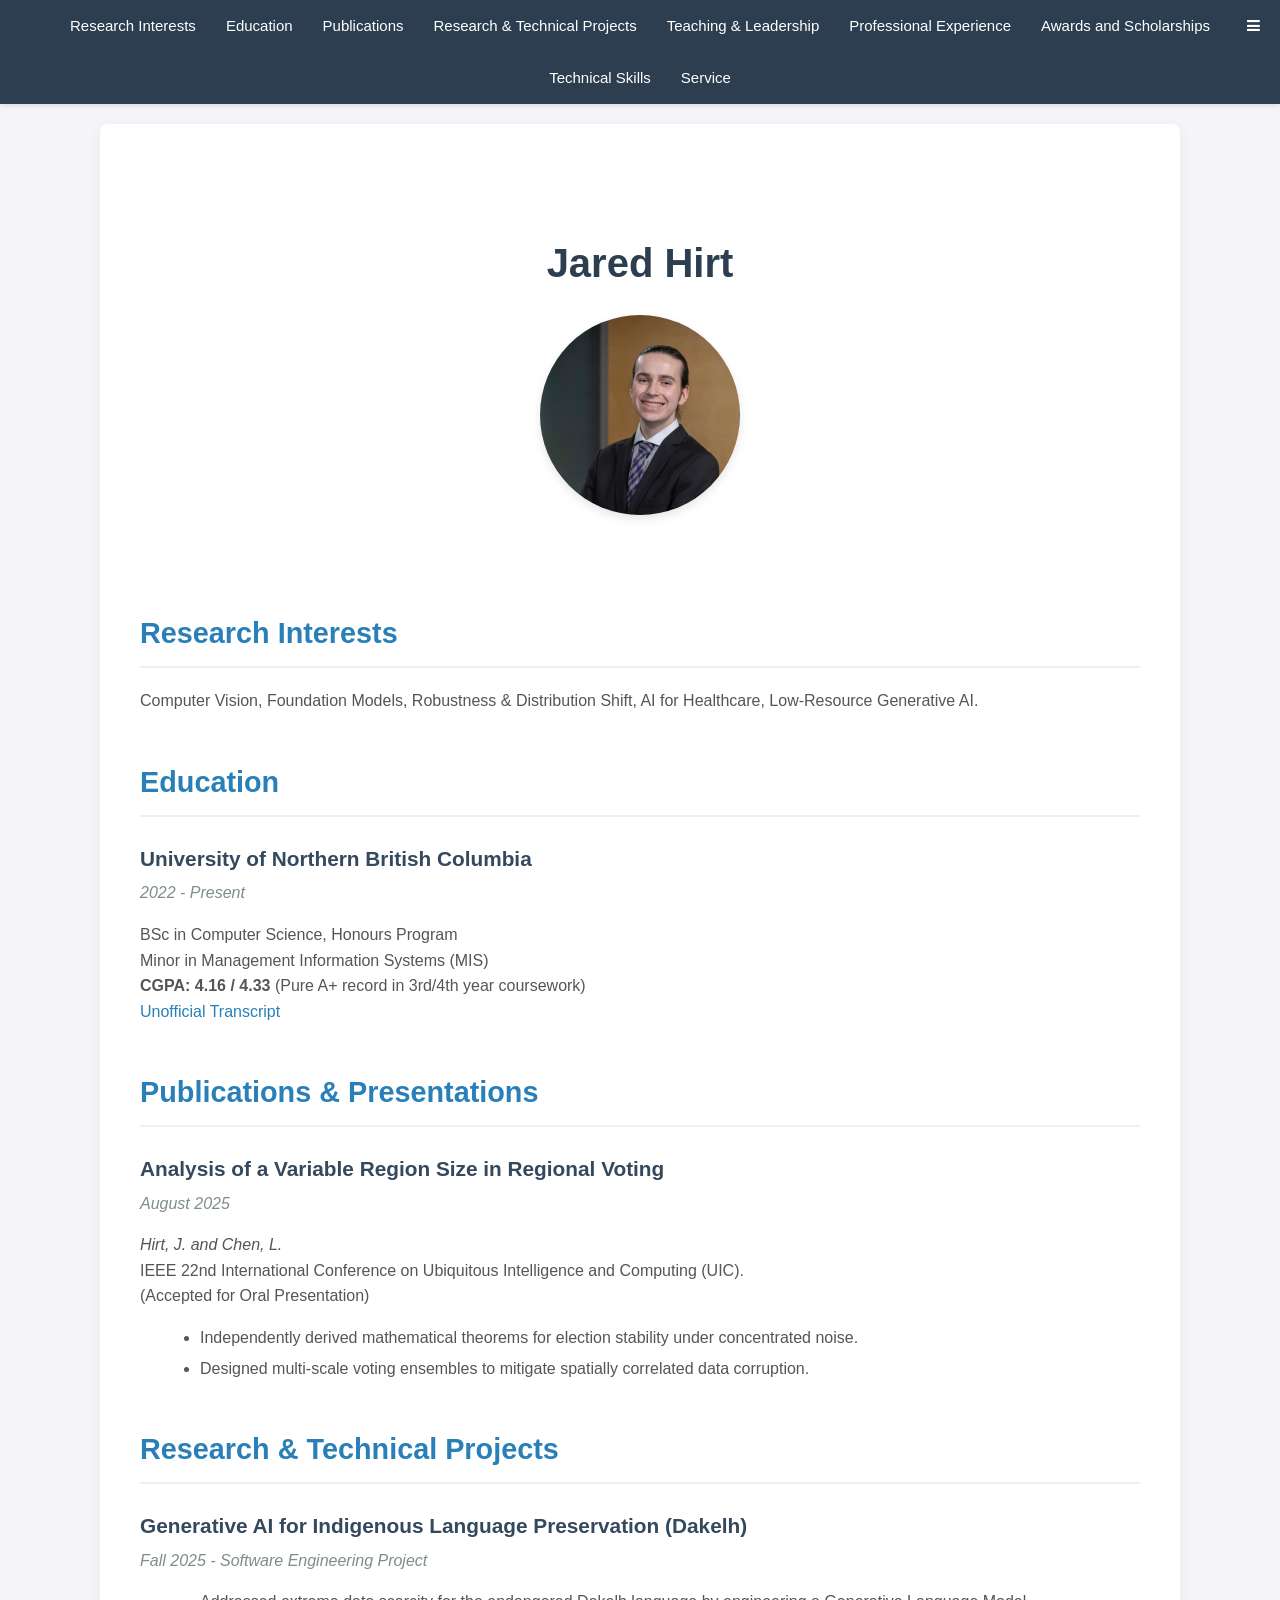
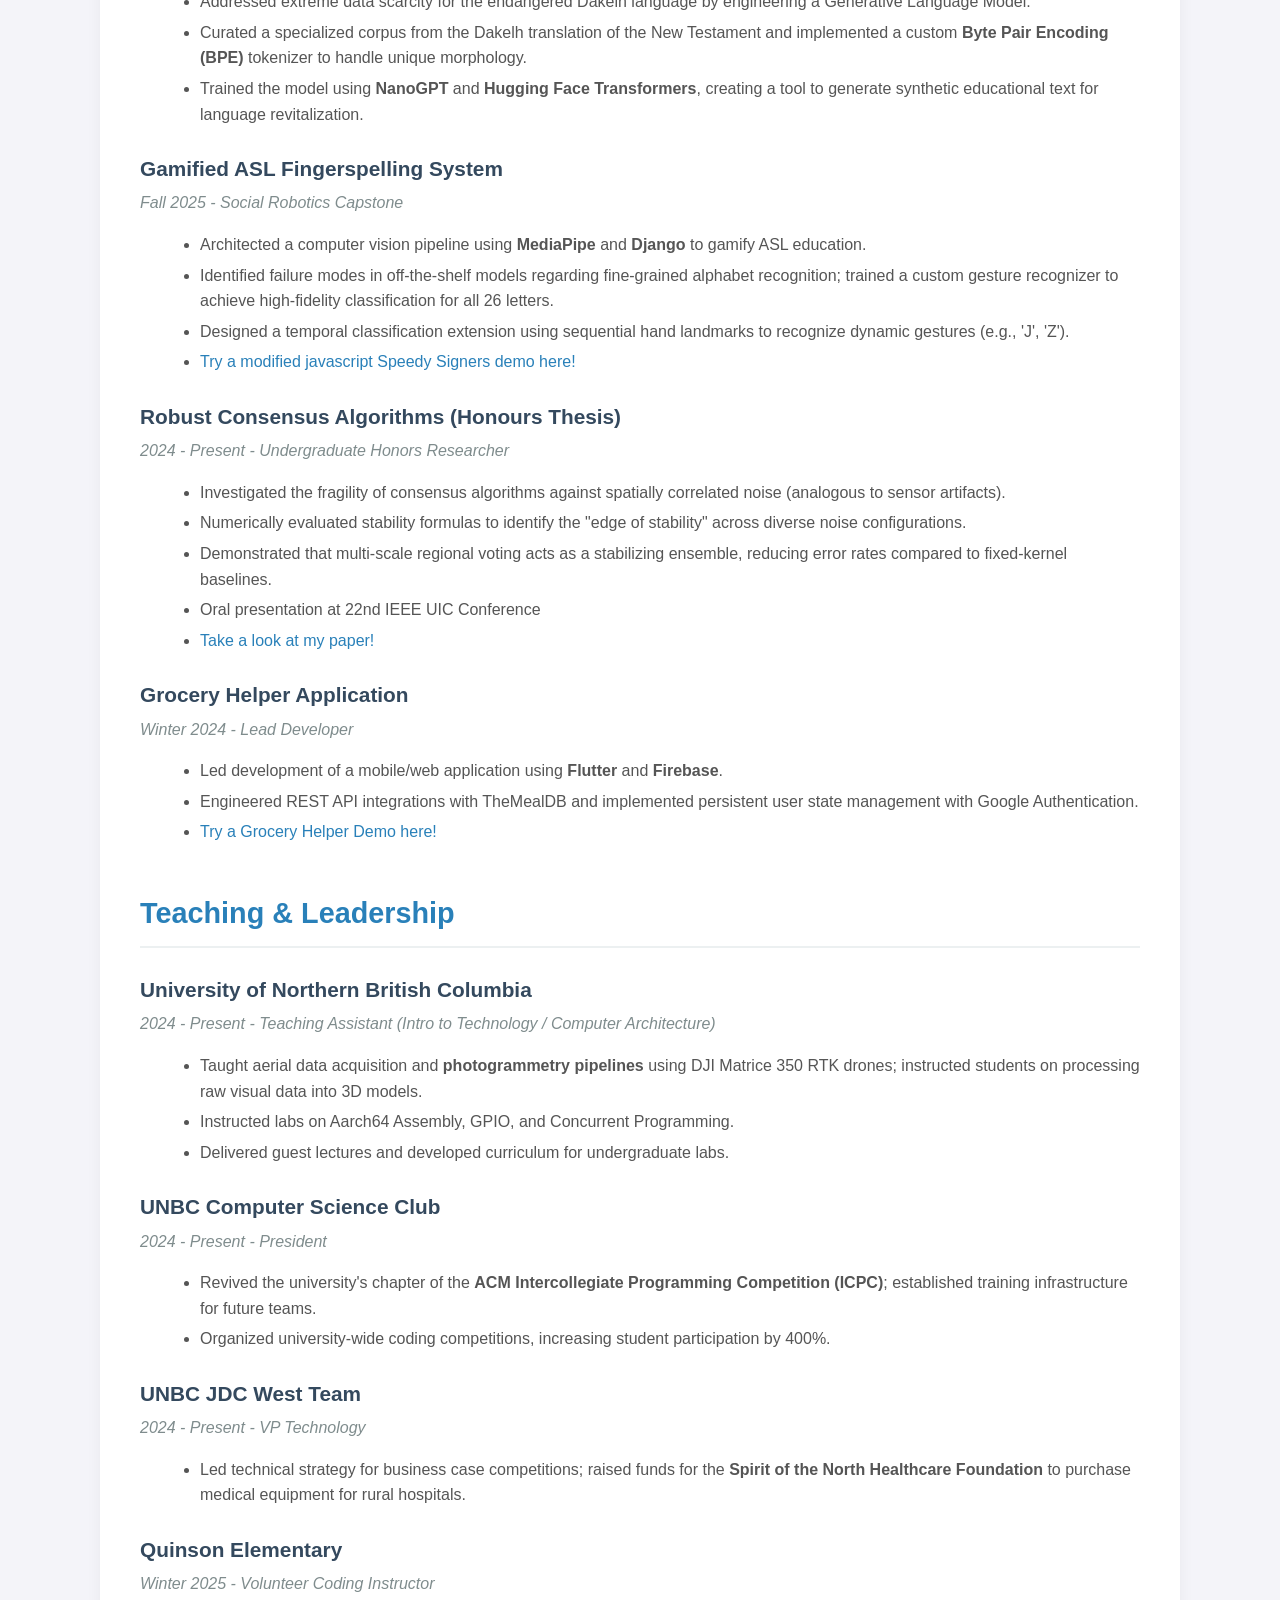
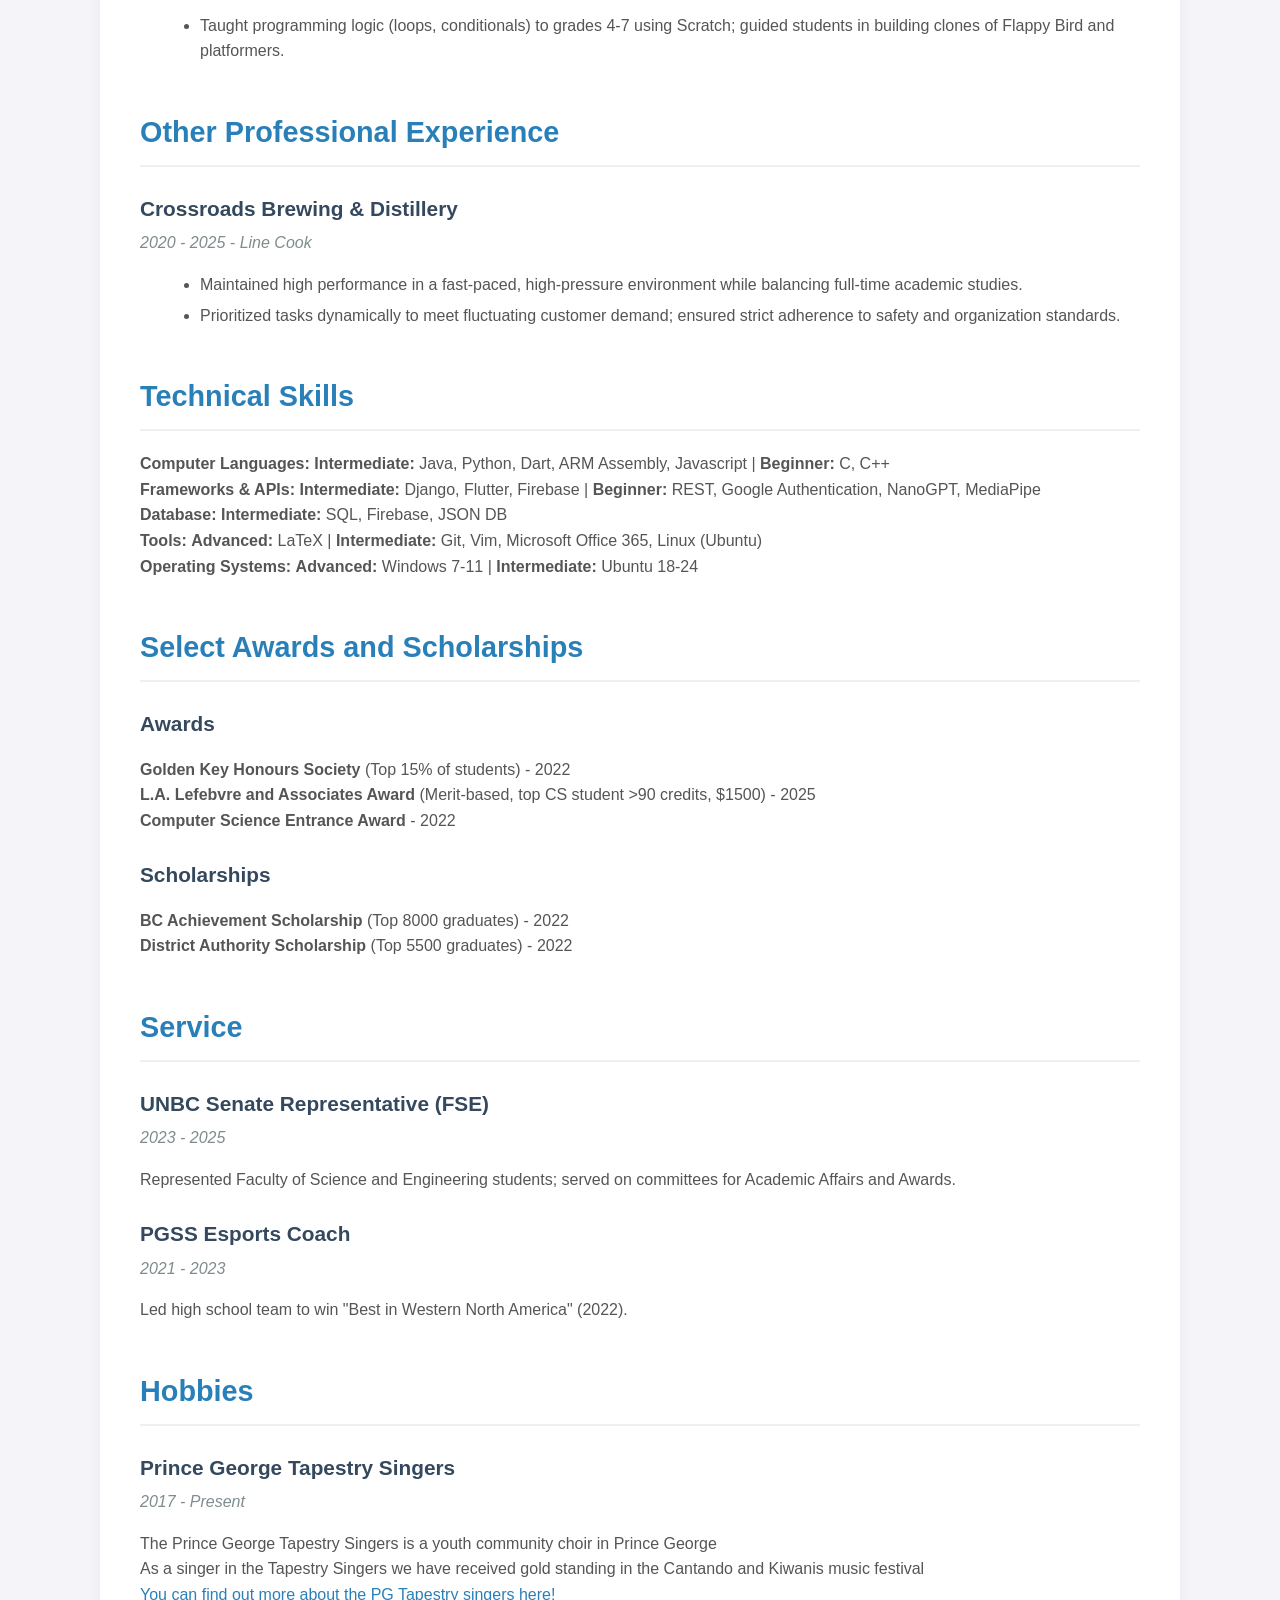
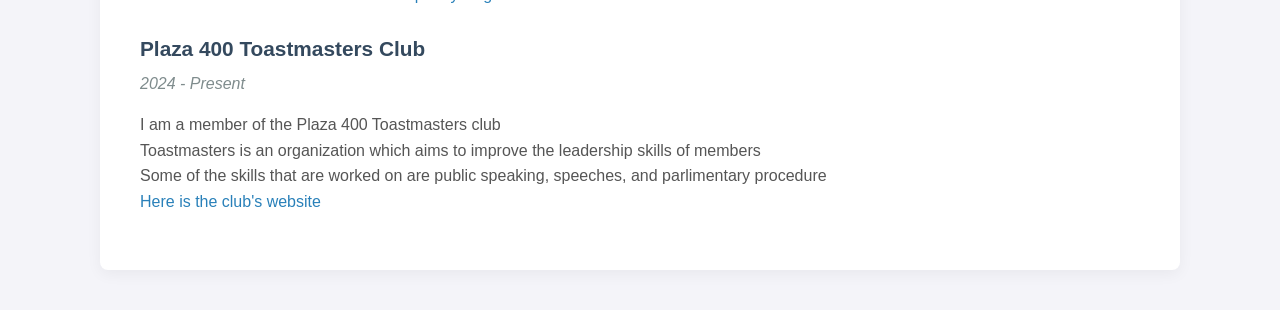
==== commit ac5eed07: "Added Speedy Signers and Paper Paper has been added as well as link to Speedy Signers." ====
--- a/index.html
+++ b/index.html
@@ -132,6 +132,7 @@
             <li>Architected a computer vision pipeline using <b>MediaPipe</b> and <b>Django</b> to gamify ASL education.</li>
             <li>Identified failure modes in off-the-shelf models regarding fine-grained alphabet recognition; trained a custom gesture recognizer to achieve high-fidelity classification for all 26 letters.</li>
             <li>Designed a temporal classification extension using sequential hand landmarks to recognize dynamic gestures (e.g., 'J', 'Z').</li>
+            <li><a href="projects/ASL/index.html">Try a modified javascript Speedy Signers demo here!</a></li>
         </ul>
 
         <h3>
@@ -144,6 +145,8 @@
             <li>Investigated the fragility of consensus algorithms against spatially correlated noise (analogous to sensor artifacts).</li>
             <li>Numerically evaluated stability formulas to identify the "edge of stability" across diverse noise configurations.</li>
             <li>Demonstrated that multi-scale regional voting acts as a stabilizing ensemble, reducing error rates compared to fixed-kernel baselines.</li>
+            <li> Oral presentation at 22nd IEEE UIC Conference </li>
+            <li> <a href="thesis.pdf">Take a look at my paper!</a> </li>
         </ul>
 
         <h3>
--- a/mystyle.css
+++ b/mystyle.css
@@ -42,6 +42,8 @@
         width: auto;
         background: none;
         position: static;
+        flex-wrap: wrap; /* Allow wrapping if needed */
+        justify-content: center; /* Center items */
     }
     .topnav a.icon {
         display: none; /* Hide hamburger on desktop */
@@ -55,11 +57,12 @@
 /* Style navigation menu links */
 .topnav a {
     color: white;
-    padding: 14px 20px;
+    padding: 14px 15px; /* Slightly reduced padding */
     text-decoration: none;
-    font-size: 16px;
+    font-size: 15px; /* Slightly smaller font size */
     font-weight: 500;
     transition: background-color 0.3s;
+    white-space: nowrap; /* Prevent text wrapping */
 }
 
 /* Style the hamburger menu */
@@ -152,10 +155,14 @@
 img {
     width: 200px; /* Smaller, more standard headshot size */
     height: 200px;
-    object-fit: cover;
+    object-fit: cover; /* Ensures image fills circle without distortion */
+    object-position: center top; /* Focuses on the top center of the image (face) */
     border-radius: 50%; /* Circular headshot */
     box-shadow: 0 4px 10px rgba(0,0,0,0.1);
     margin-top: 20px;
+    display: block; /* Helps with centering */
+    margin-left: auto;
+    margin-right: auto;
 }
 
 a {
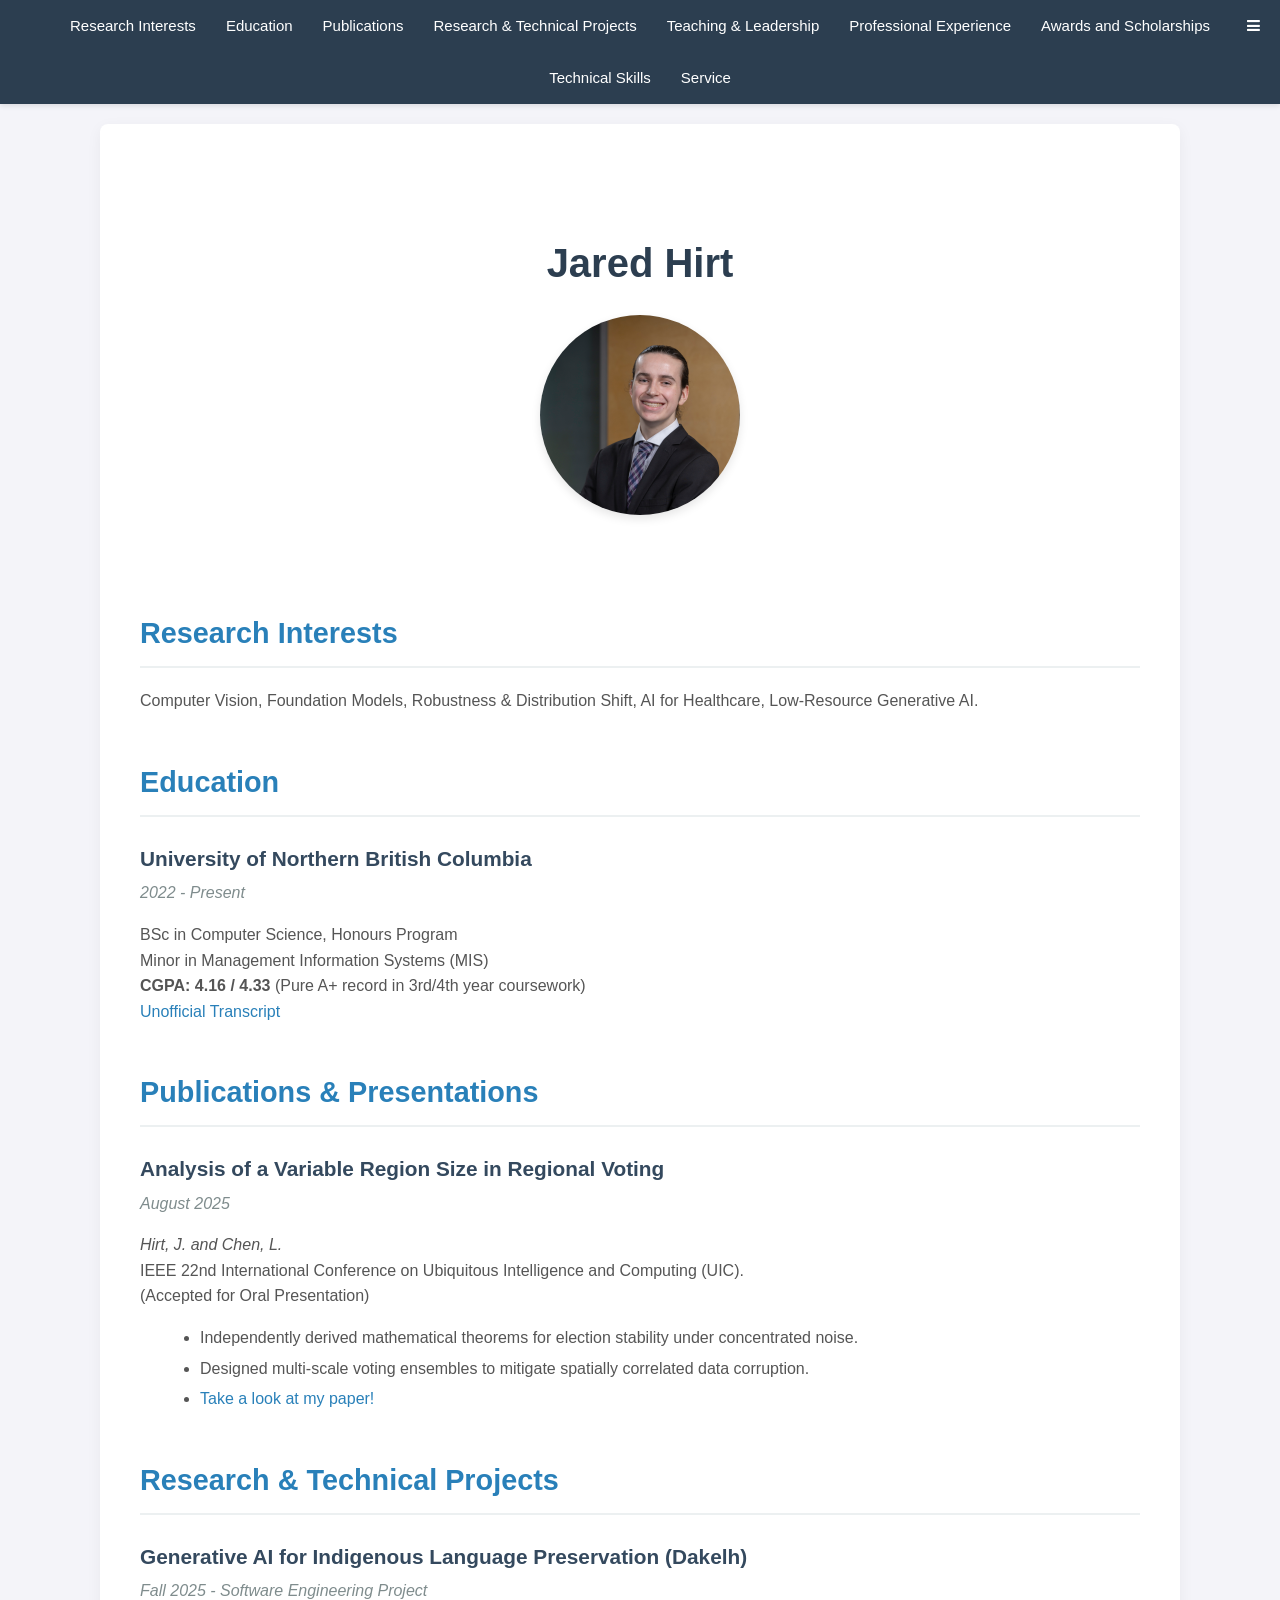
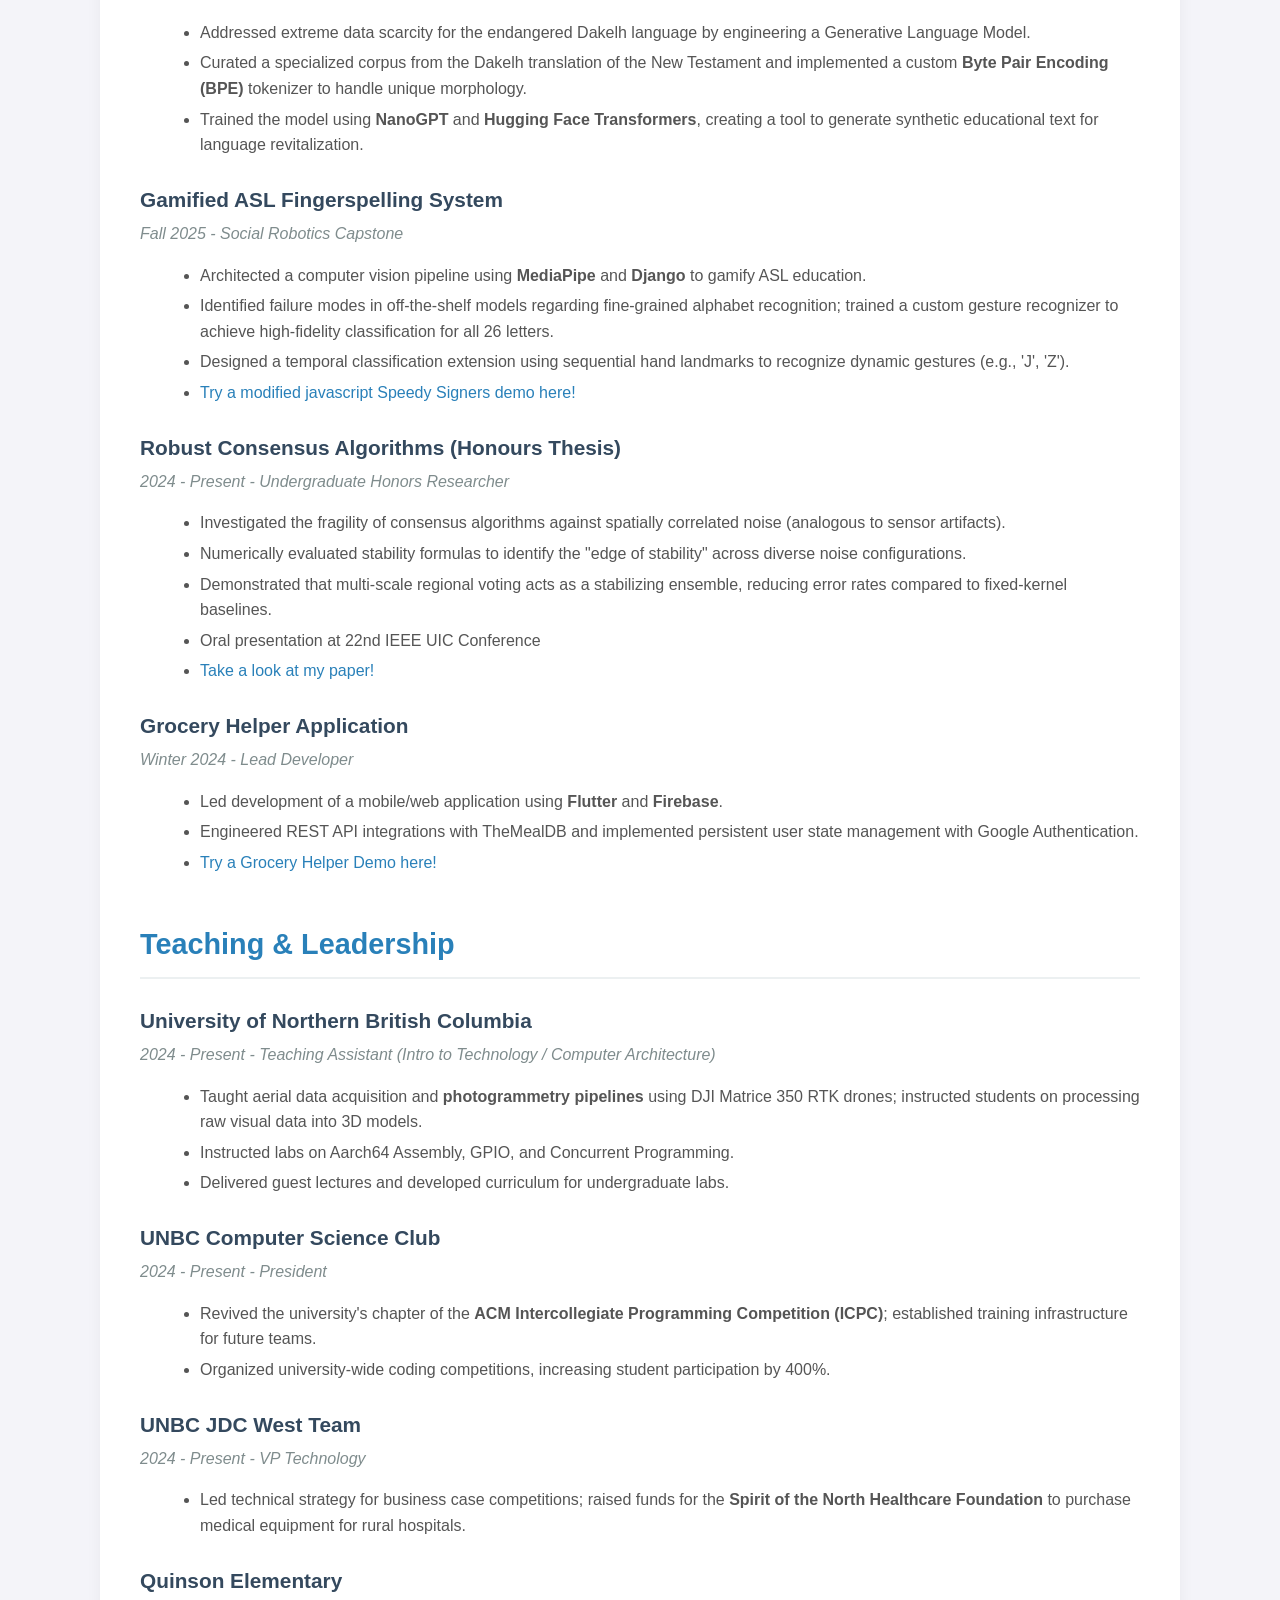
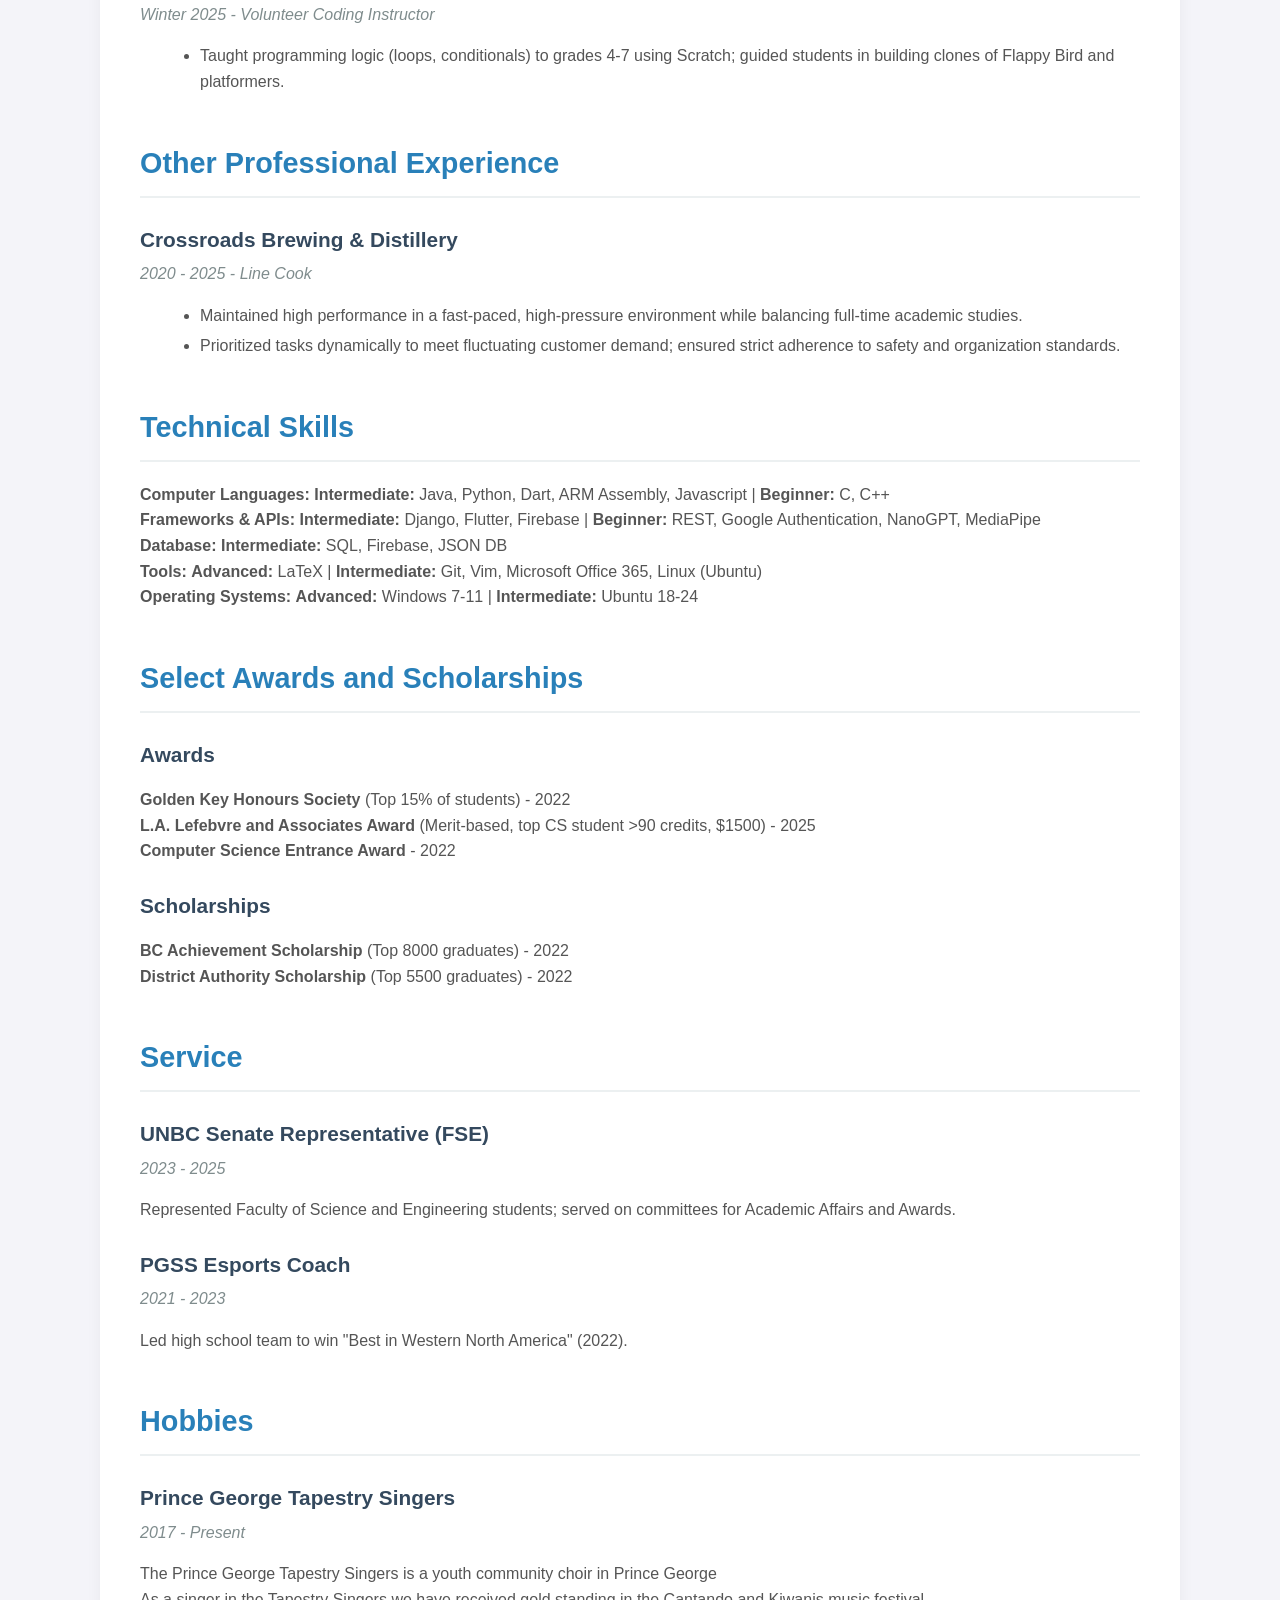
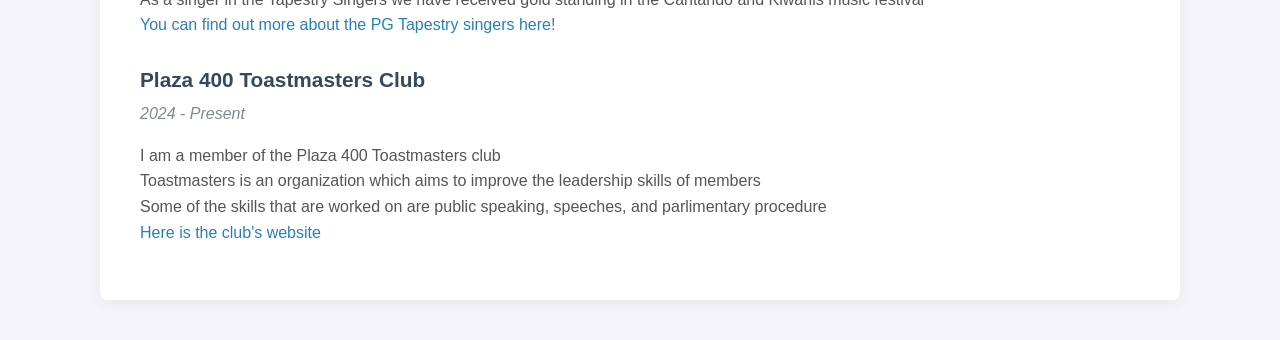
==== commit 99998f8d: "Added paper in Publication Section Added in publication section as well." ====
--- a/index.html
+++ b/index.html
@@ -103,6 +103,7 @@
             <ul>
                 <li>Independently derived mathematical theorems for election stability under concentrated noise.</li>
                 <li>Designed multi-scale voting ensembles to mitigate spatially correlated data corruption.</li>
+                <li> <a href="thesis.pdf">Take a look at my paper!</a> </li>
             </ul>
 
         <h2 id="ResearchProjects">
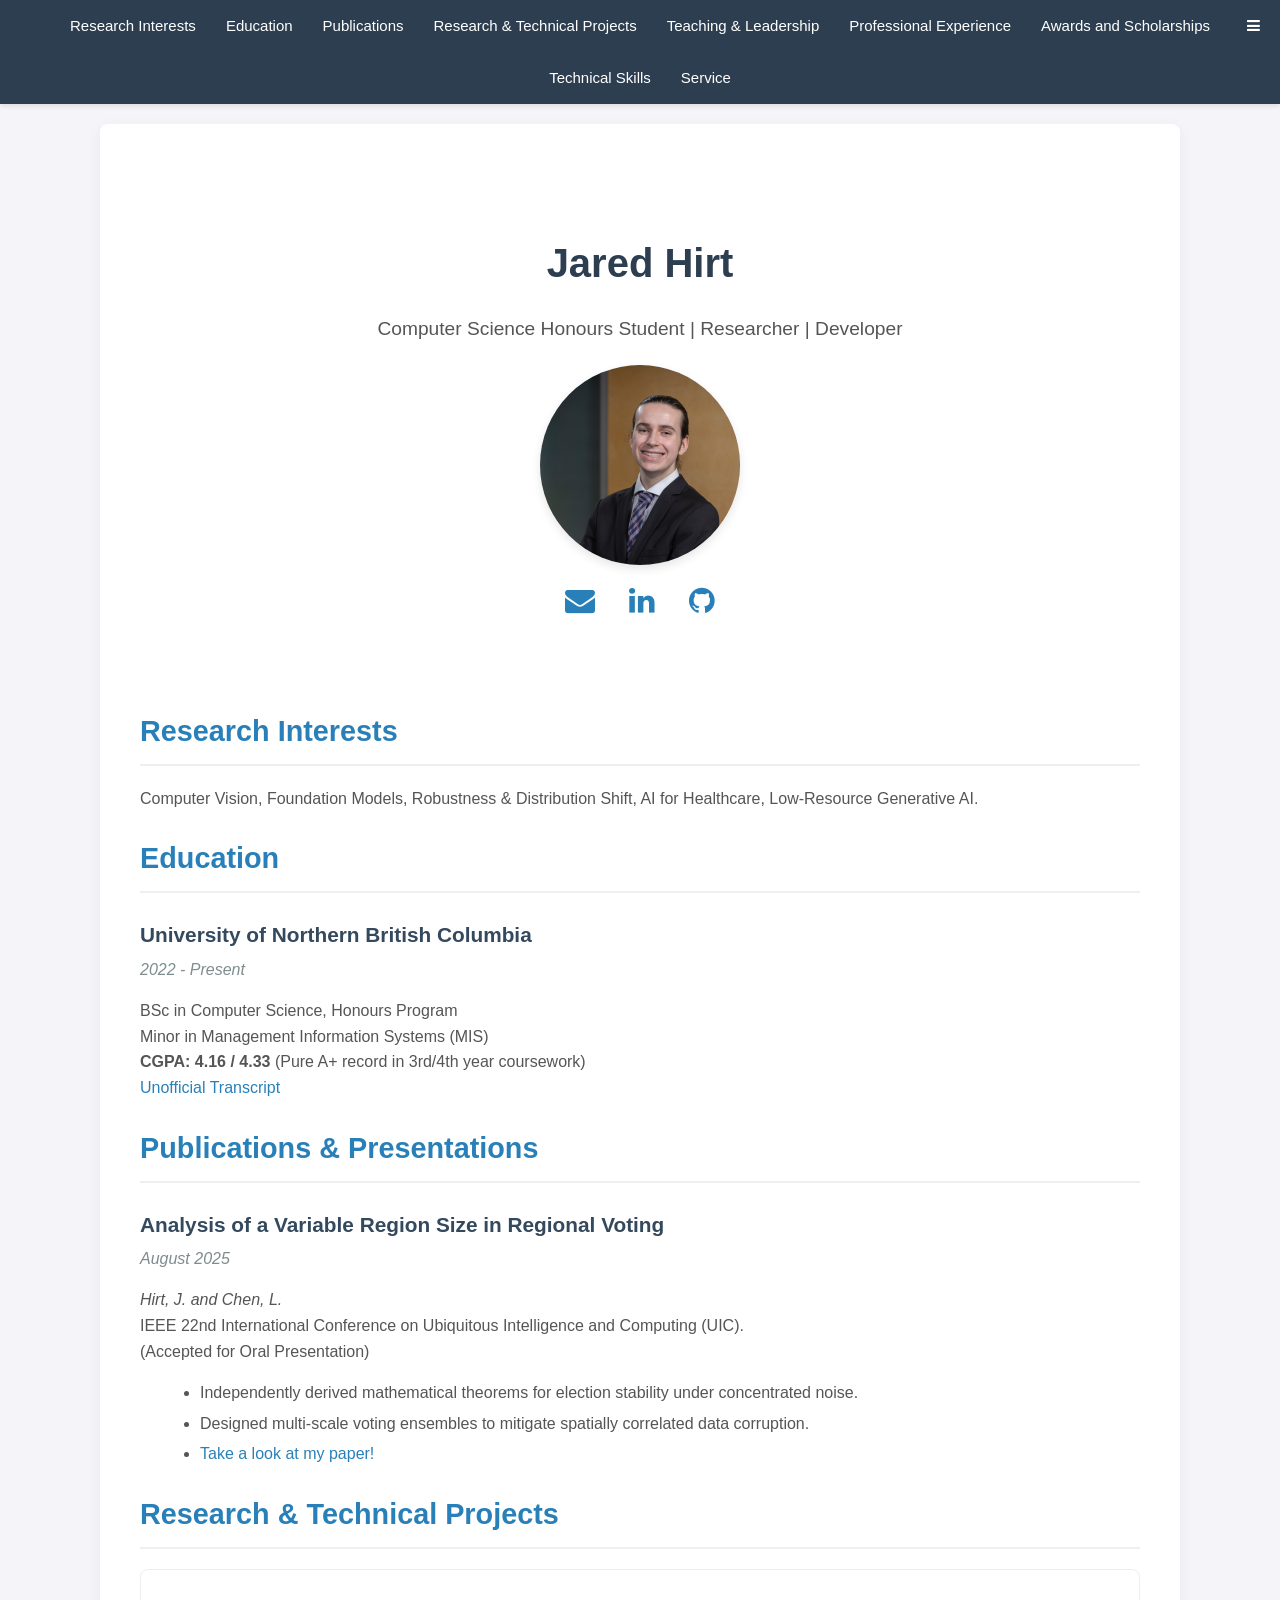
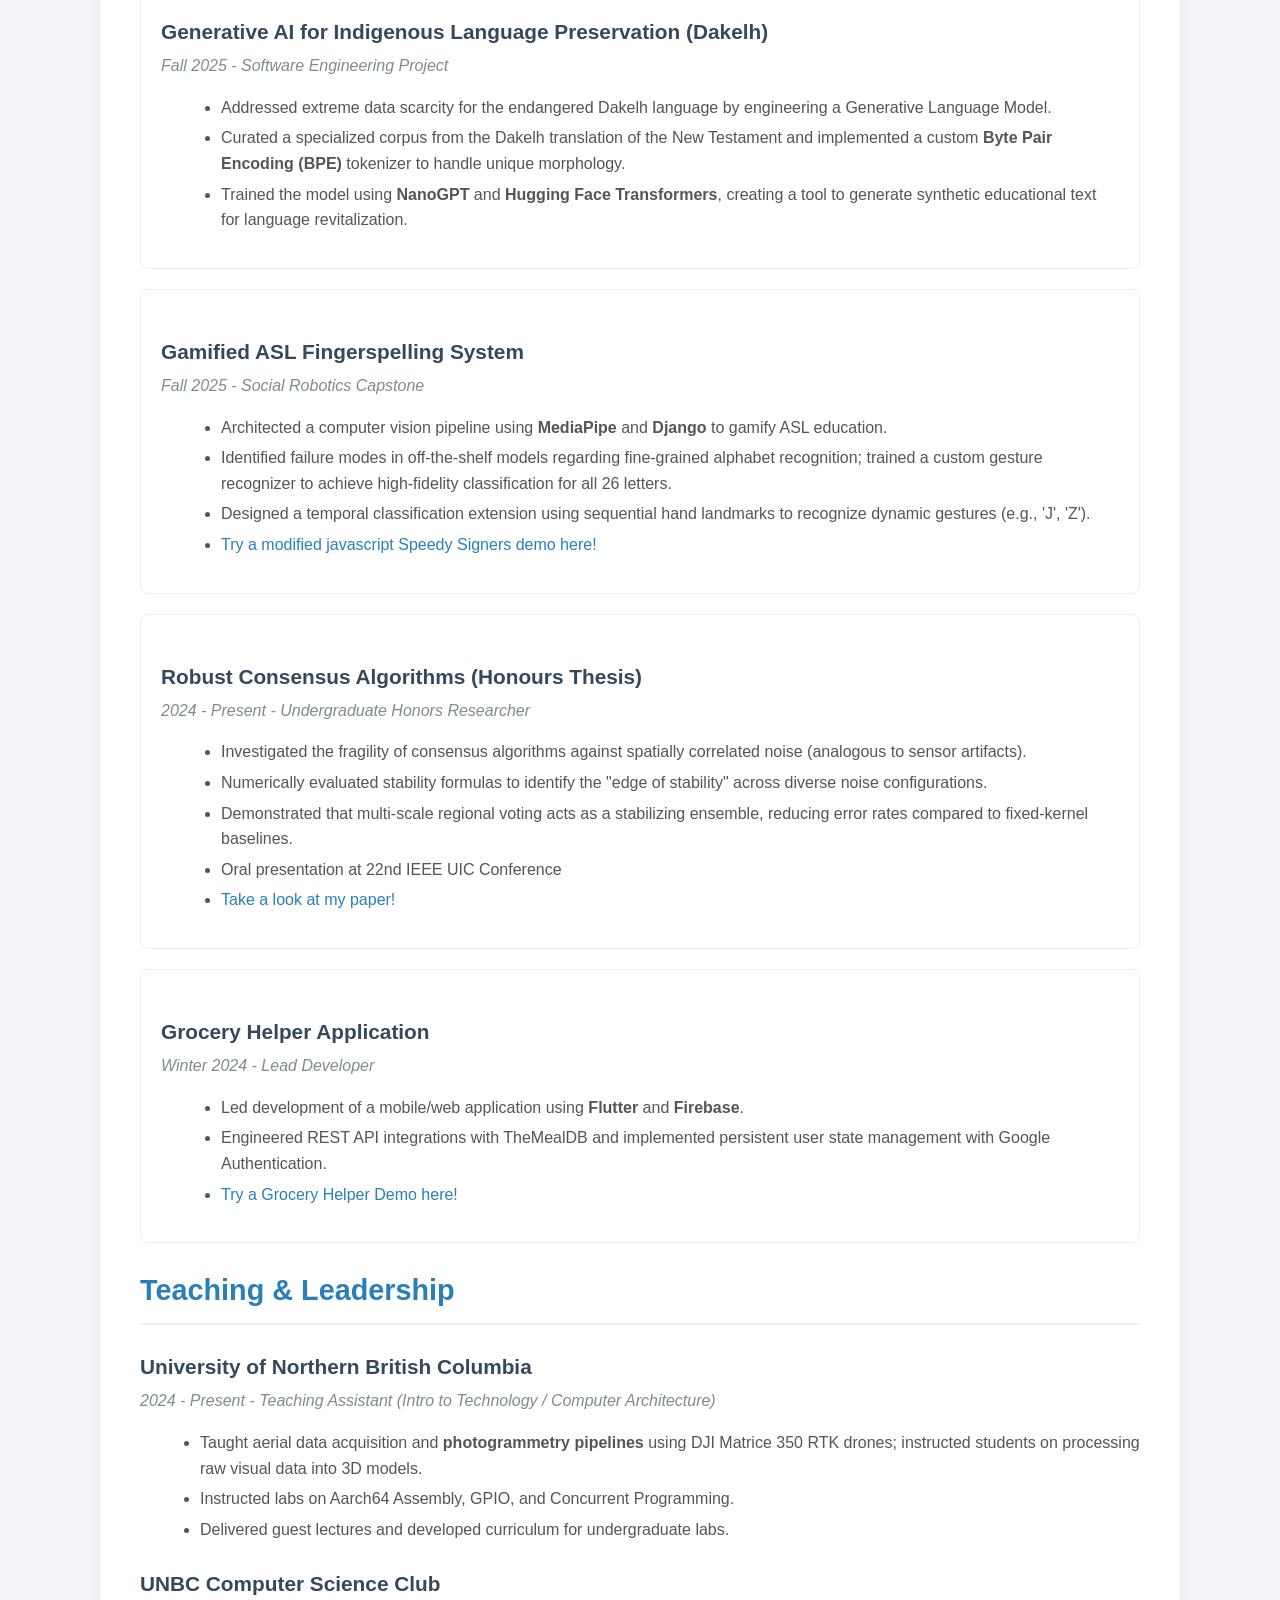
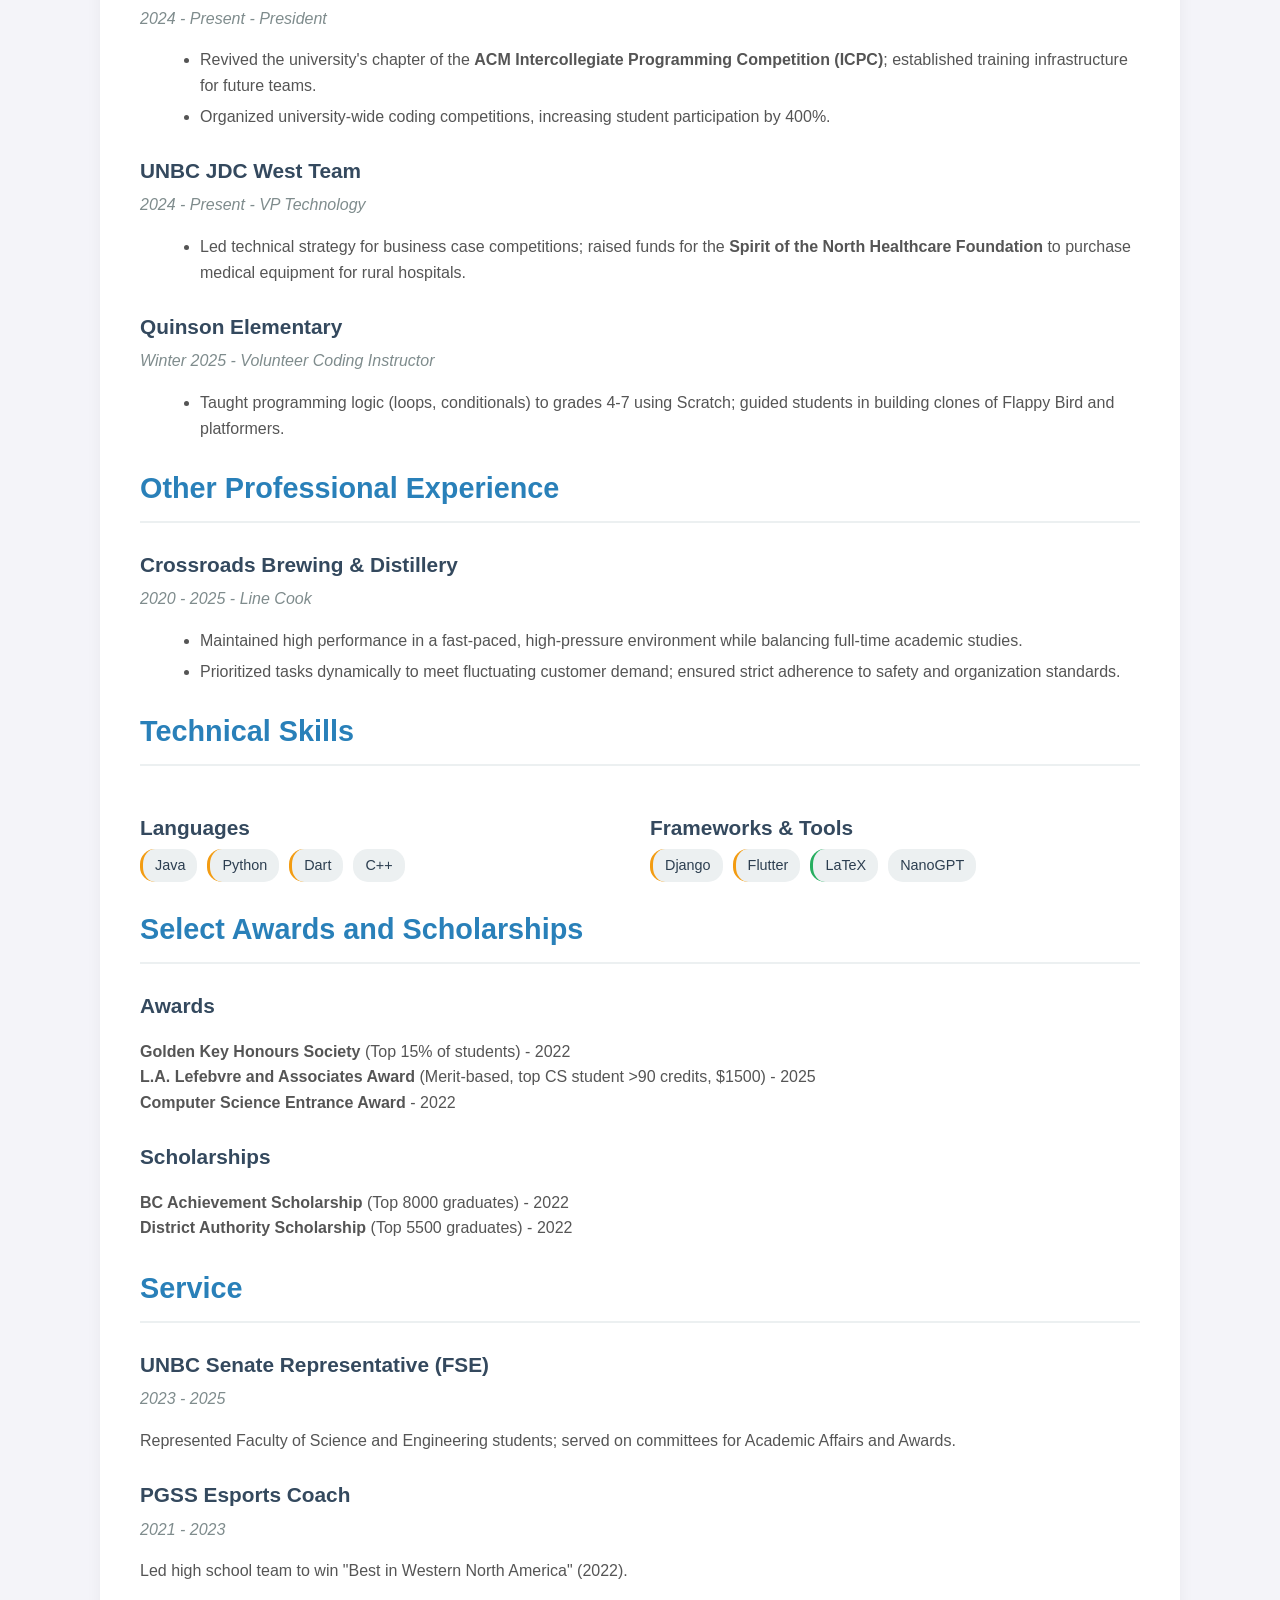
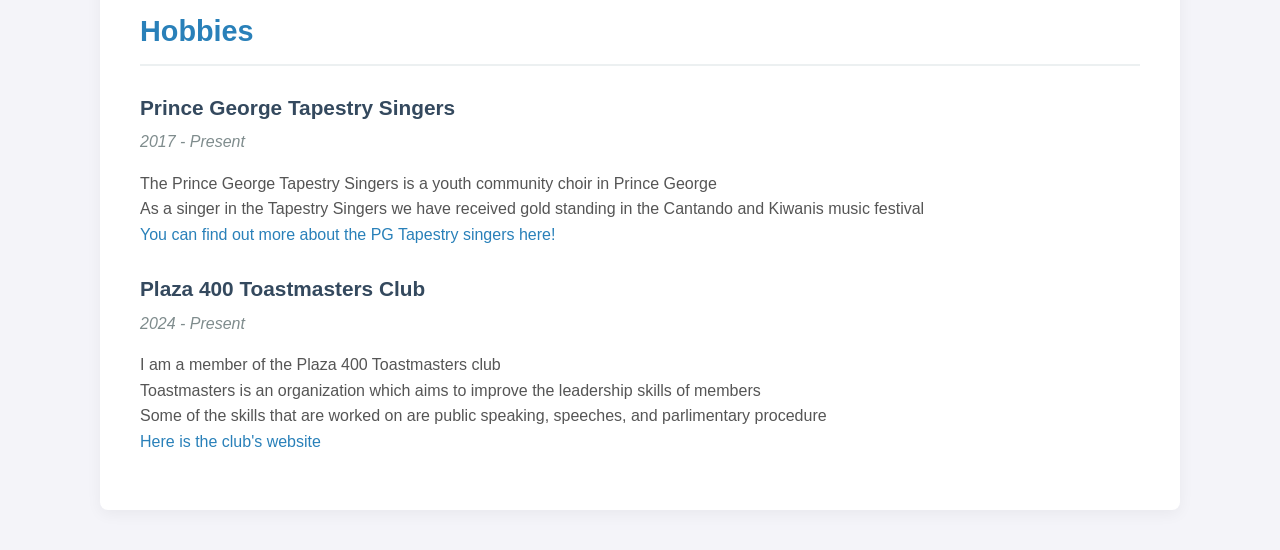
==== commit 4581d9cc: "Visually Improved Website Made visual improvements to the webite." ====
--- a/index.html
+++ b/index.html
@@ -5,7 +5,7 @@
     </title>
     <head>
         <link rel="stylesheet" href="mystyle.css">
-
+        <meta name="viewport" content="width=device-width, initial-scale=1.0">
         
         
     </head>
@@ -42,16 +42,21 @@
         </div>
 
 
-
-
-
-        <div class="container">
-            <div class="center">
-                <h1>
-                    Jared Hirt
-                </h1>
-                <img src="Headshot.JPG" alt="Professional Headshot by Focal Point Studio">
-            </div>
+    <div class="container">
+
+
+        <div class="center">
+    <h1>Jared Hirt</h1>
+    <p style="font-size: 1.2em; color: #555;">Computer Science Honours Student | Researcher | Developer</p>
+    
+    <img src="Headshot.JPG" alt="Jared Hirt Headshot">
+    
+    <div class="social-links" style="margin-top: 20px;">
+        <a href="mailto:JaredHirt@hotmail.com" title="Email"><i class="fa fa-envelope" style="font-size:30px; margin: 0 15px;"></i></a>
+        <a href="https://ca.linkedin.com/in/jared-hirt" title="LinkedIn"><i class="fa fa-linkedin" style="font-size:30px; margin: 0 15px;"></i></a>
+        <a href="https://github.com/JaredHirt" title="GitHub"><i class="fa fa-github" style="font-size:30px; margin: 0 15px;"></i></a>
+    </div>
+</div>
 
         <br>
     
@@ -111,6 +116,8 @@
         <br>
         </h2>
 
+        <div class="project-grid">
+        <div class="project-card">
         <h3>
             Generative AI for Indigenous Language Preservation (Dakelh)
         </h3>
@@ -122,7 +129,10 @@
             <li>Curated a specialized corpus from the Dakelh translation of the New Testament and implemented a custom <b>Byte Pair Encoding (BPE)</b> tokenizer to handle unique morphology.</li>
             <li>Trained the model using <b>NanoGPT</b> and <b>Hugging Face Transformers</b>, creating a tool to generate synthetic educational text for language revitalization.</li>
         </ul>
-
+        </div>
+
+
+        <div class="project-card">
         <h3>
             Gamified ASL Fingerspelling System
         </h3>
@@ -135,7 +145,10 @@
             <li>Designed a temporal classification extension using sequential hand landmarks to recognize dynamic gestures (e.g., 'J', 'Z').</li>
             <li><a href="projects/ASL/index.html">Try a modified javascript Speedy Signers demo here!</a></li>
         </ul>
-
+        </div>
+
+
+        <div class="project-card">
         <h3>
             Robust Consensus Algorithms (Honours Thesis)
         </h3>
@@ -149,7 +162,10 @@
             <li> Oral presentation at 22nd IEEE UIC Conference </li>
             <li> <a href="thesis.pdf">Take a look at my paper!</a> </li>
         </ul>
-
+        </div>
+
+
+        <div class="project-card">
         <h3>
             Grocery Helper Application
         </h3>
@@ -161,6 +177,8 @@
             <li>Engineered REST API integrations with TheMealDB and implemented persistent user state management with Google Authentication.</li>
             <li><a href="flutter/groceryhelper/index.html">Try a Grocery Helper Demo here!</a></li>
         </ul>
+        </div>
+        </div>
 
 
         <h2 id="TeachingLeadership">
@@ -228,18 +246,27 @@
         </ul>
 
 
-        <h2 id="TechnicalSkills">
-        Technical Skills
-        <br>
-        </h2>
-
-        <p>
-            <b>Computer Languages:</b> <b>Intermediate:</b> Java, Python, Dart, ARM Assembly, Javascript | <b>Beginner:</b> C, C++<br>
-            <b>Frameworks & APIs:</b> <b>Intermediate:</b> Django, Flutter, Firebase | <b>Beginner:</b> REST, Google Authentication, NanoGPT, MediaPipe<br>
-            <b>Database:</b> <b>Intermediate:</b> SQL, Firebase, JSON DB<br>
-            <b>Tools:</b> <b>Advanced:</b> LaTeX | <b>Intermediate:</b> Git, Vim, Microsoft Office 365, Linux (Ubuntu)<br>
-            <b>Operating Systems:</b> <b>Advanced:</b> Windows 7-11 | <b>Intermediate:</b> Ubuntu 18-24
-        </p>
+        <h2 id="TechnicalSkills">Technical Skills</h2>
+<div class="skills-container">
+    <div class="skill-category">
+        <h3>Languages</h3>
+        <div class="tags">
+            <span class="tag intermediate">Java</span>
+            <span class="tag intermediate">Python</span>
+            <span class="tag intermediate">Dart</span>
+            <span class="tag beginner">C++</span>
+        </div>
+    </div>
+    <div class="skill-category">
+        <h3>Frameworks & Tools</h3>
+        <div class="tags">
+            <span class="tag intermediate">Django</span>
+            <span class="tag intermediate">Flutter</span>
+            <span class="tag advanced">LaTeX</span>
+            <span class="tag beginner">NanoGPT</span>
+        </div>
+    </div>
+</div>
 
 
         <h2 id="AwardsandScholarships">
--- a/mystyle.css
+++ b/mystyle.css
@@ -1,3 +1,7 @@
+html {
+    scroll-behavior: smooth;
+    scroll-padding-top: 70px; /* This fixes the sticky header covering text problem */
+}
 body {
     margin: 0;
     padding: 0;
@@ -108,8 +112,6 @@
 }
 
 h2 {
-    padding-top: 60px; /* Space for sticky header anchors */
-    margin-top: -30px; /* Pull back up slightly */
     margin-bottom: 20px;
     color: #2980b9; /* Modern blue */
     font-size: 1.8em;
@@ -176,6 +178,41 @@
     text-decoration: underline;
 }
 
+.skills-container {
+    display: grid;
+    grid-template-columns: repeat(auto-fit, minmax(300px, 1fr));
+    gap: 20px;
+}
+.project-card {
+    background: white;
+    border: 1px solid #eee;
+    padding: 20px;
+    border-radius: 8px;
+    margin-bottom: 20px;
+    transition: transform 0.2s, box-shadow 0.2s;
+}
+.project-card:hover {
+    transform: translateY(-3px);
+    box-shadow: 0 5px 15px rgba(0,0,0,0.1);
+    border-color: #b3e5fc; /* Subtle blue highlight */
+}
+.tags {
+    display: flex;
+    flex-wrap: wrap;
+    gap: 10px;
+}
+.tag {
+    background-color: #ecf0f1;
+    padding: 5px 12px;
+    border-radius: 15px;
+    font-size: 0.9em;
+    font-weight: 500;
+    color: #2c3e50;
+}
+/* Optional: Color code by proficiency */
+.tag.advanced { border-left: 3px solid #27ae60; }
+.tag.intermediate { border-left: 3px solid #f39c12; }
+
 /* Responsive adjustments */
 @media screen and (max-width: 600px) {
     .container {
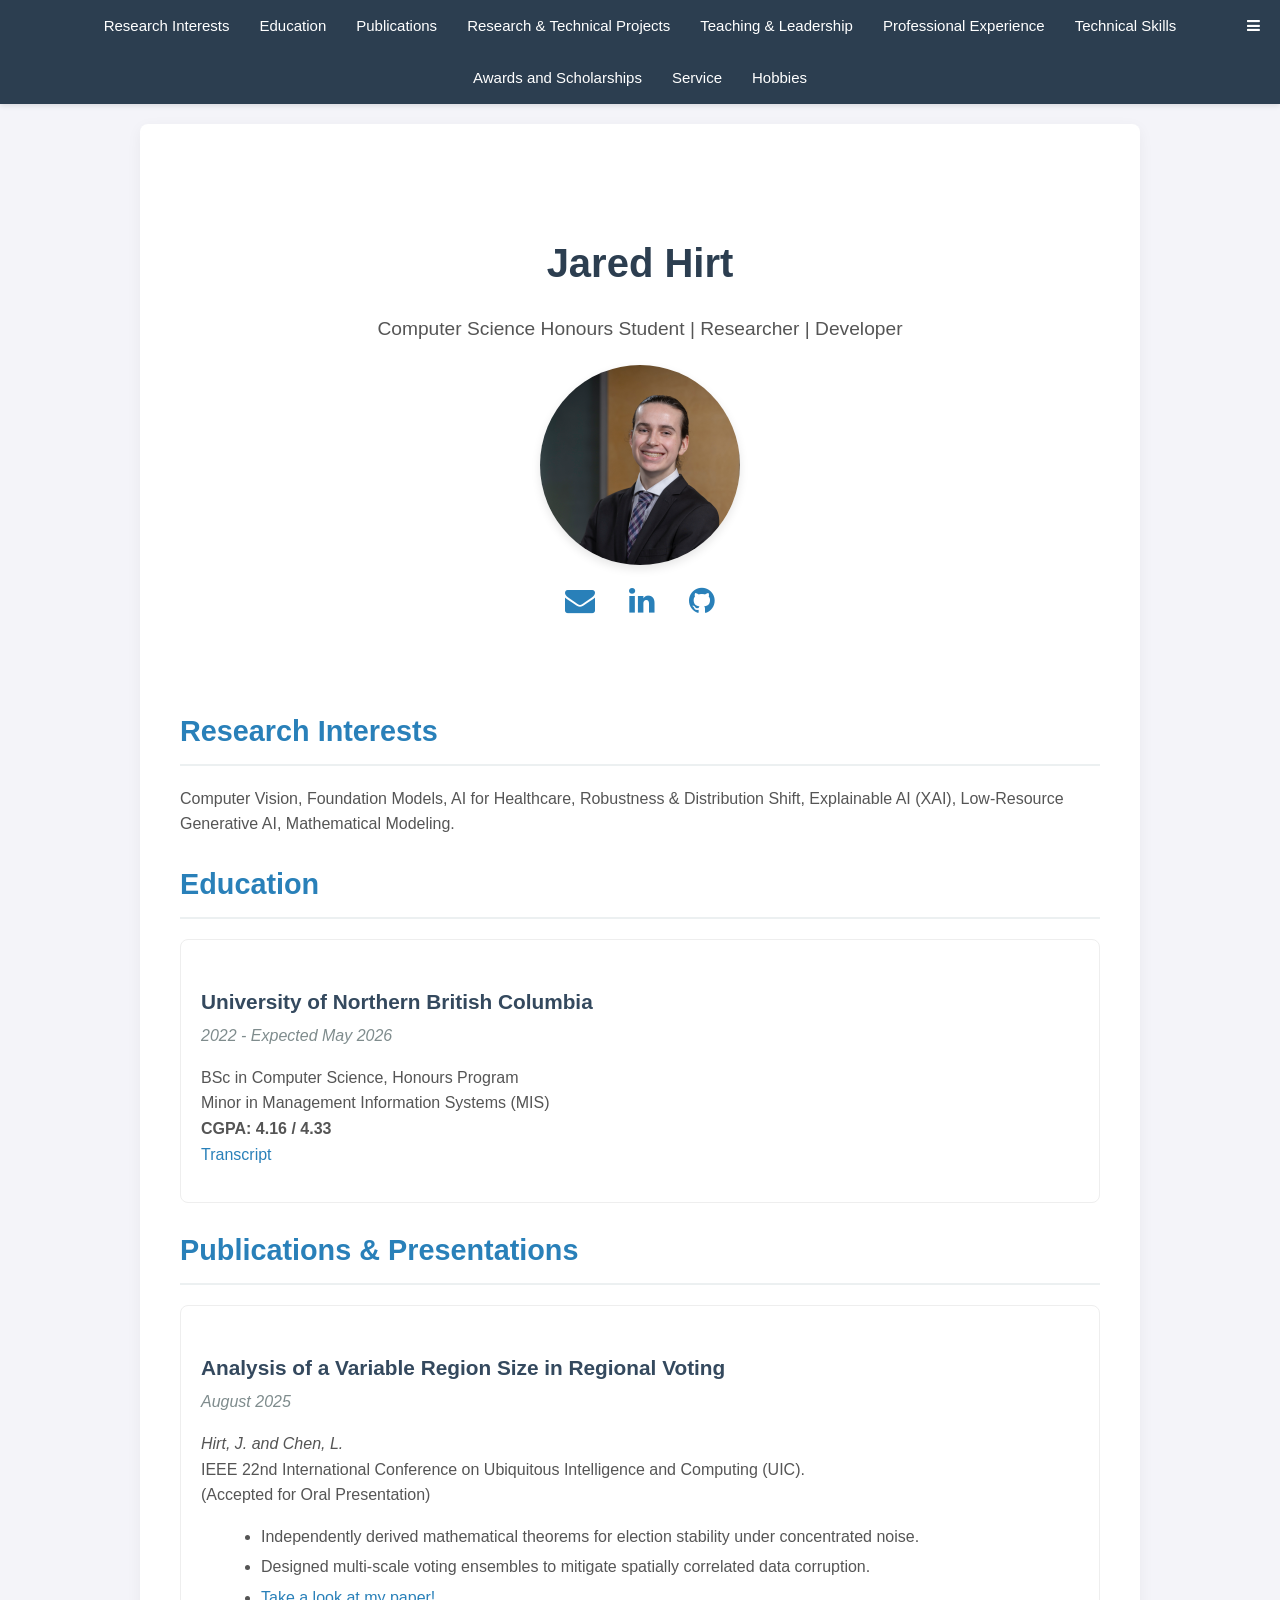
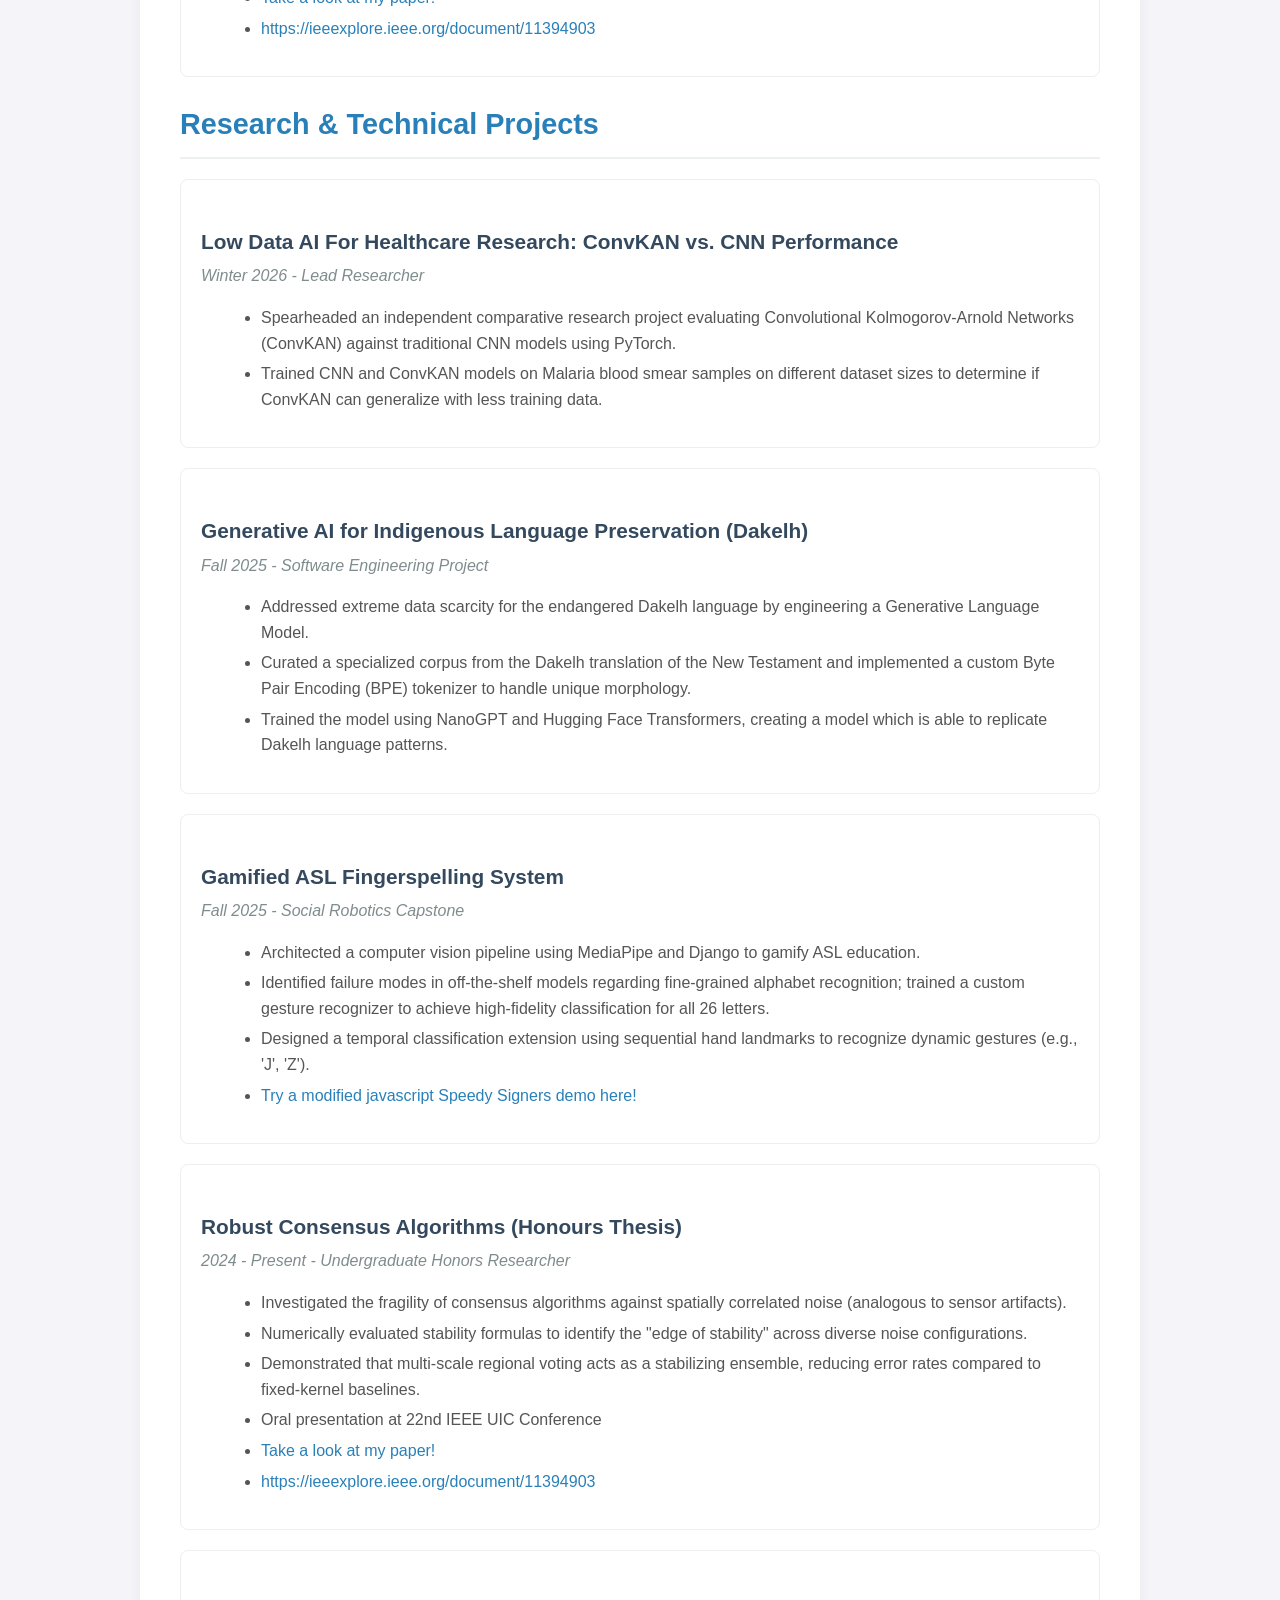
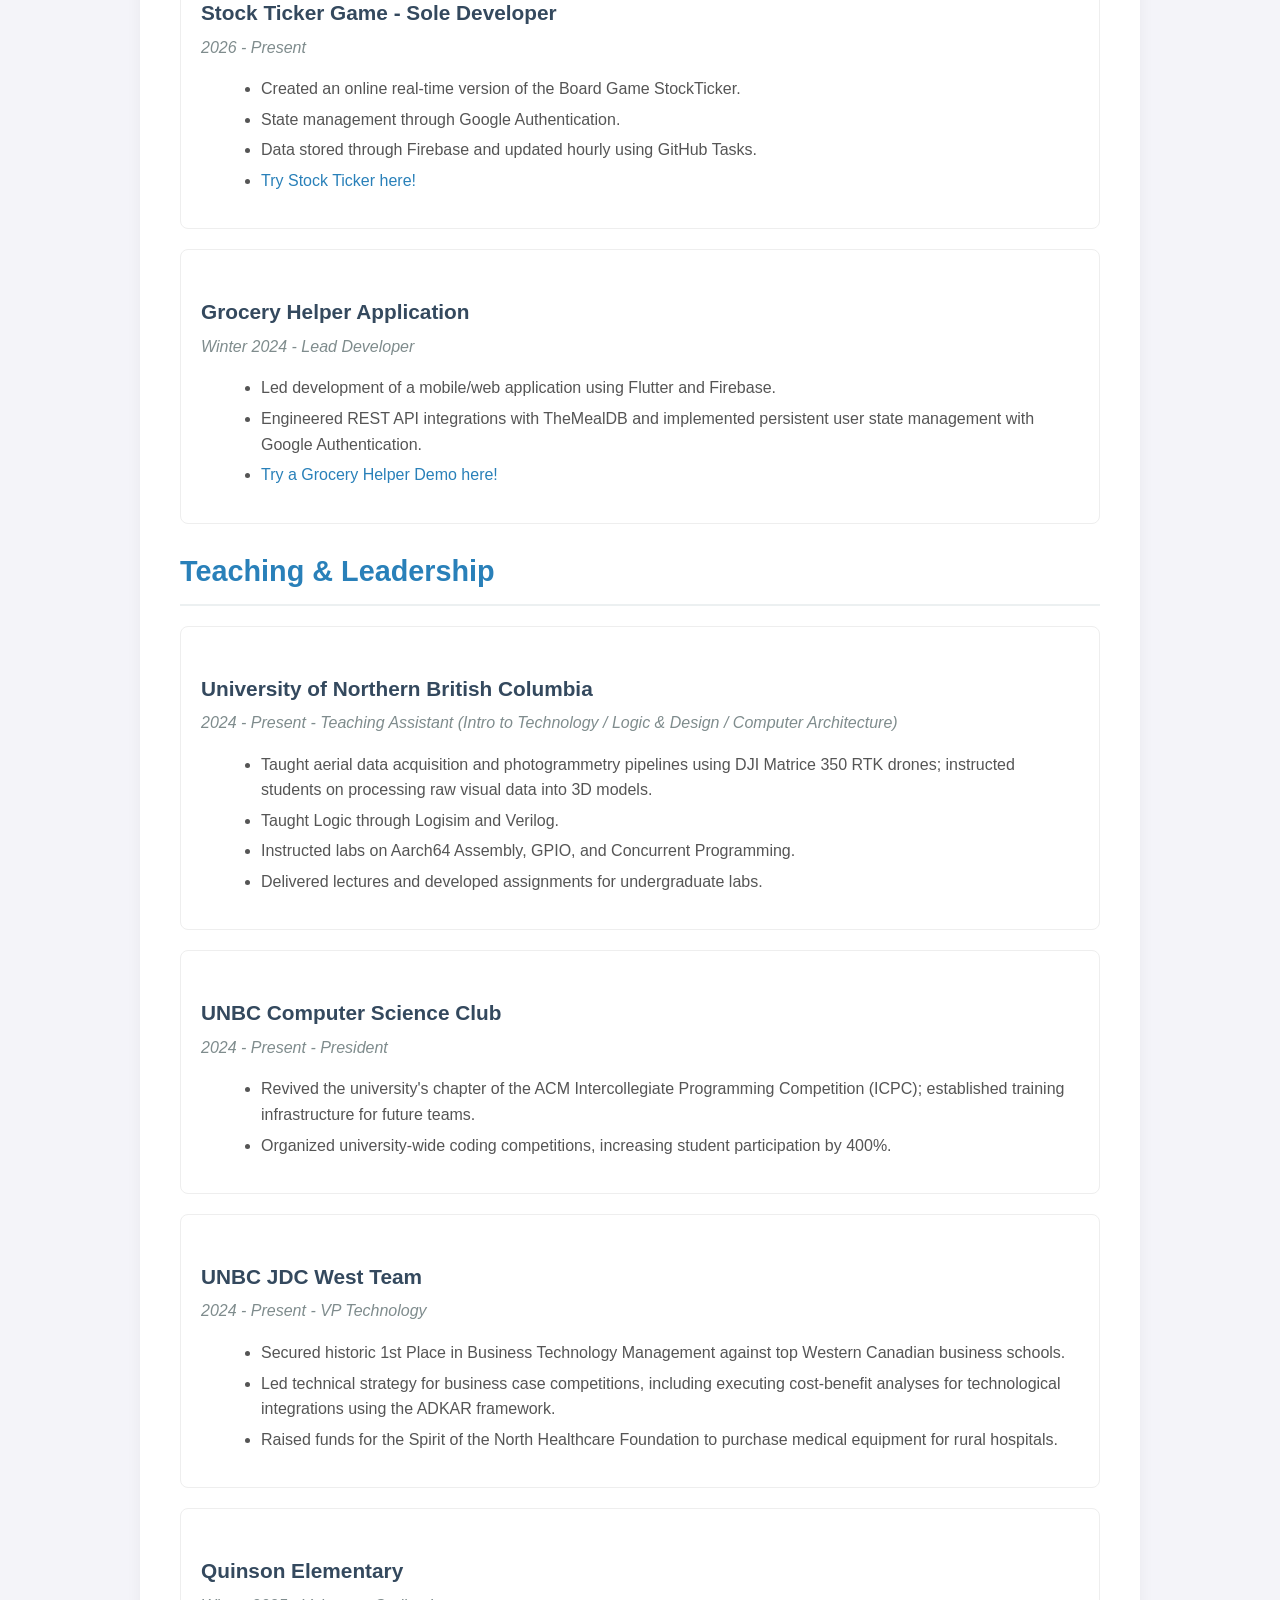
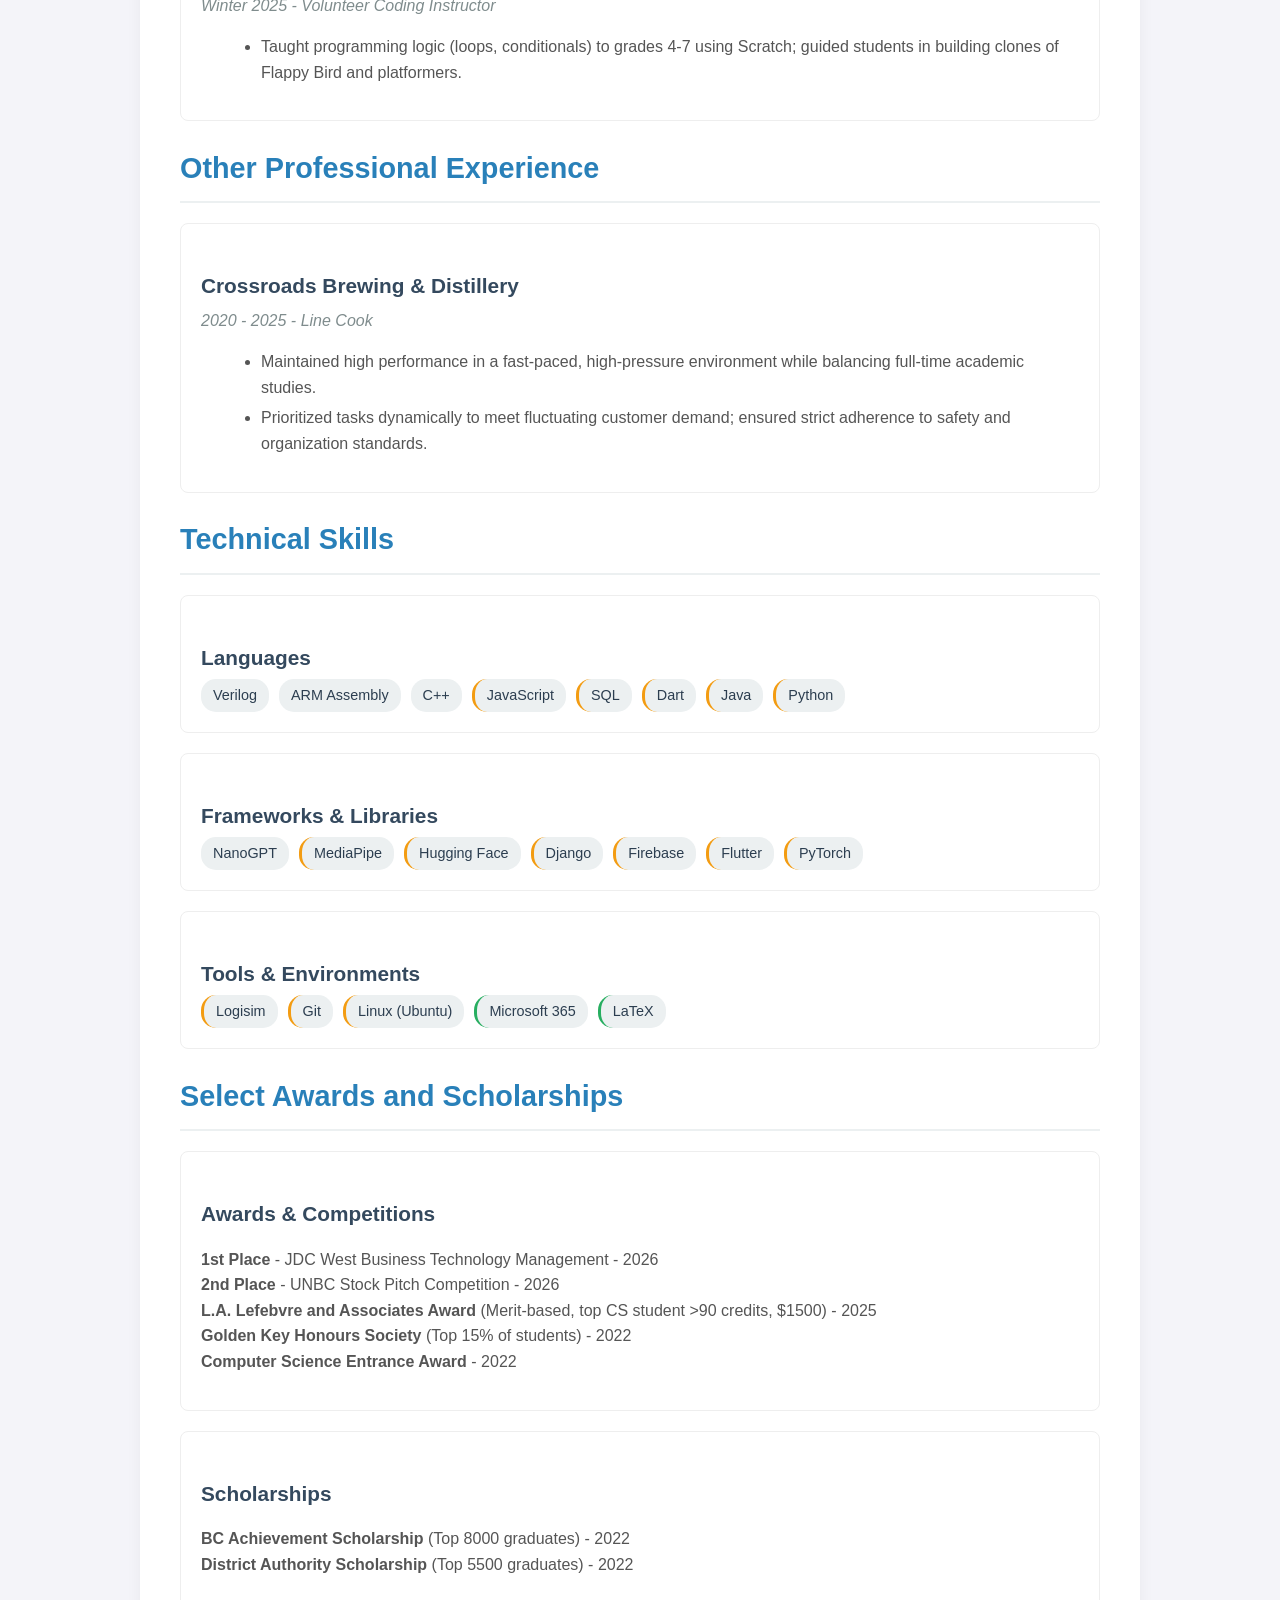
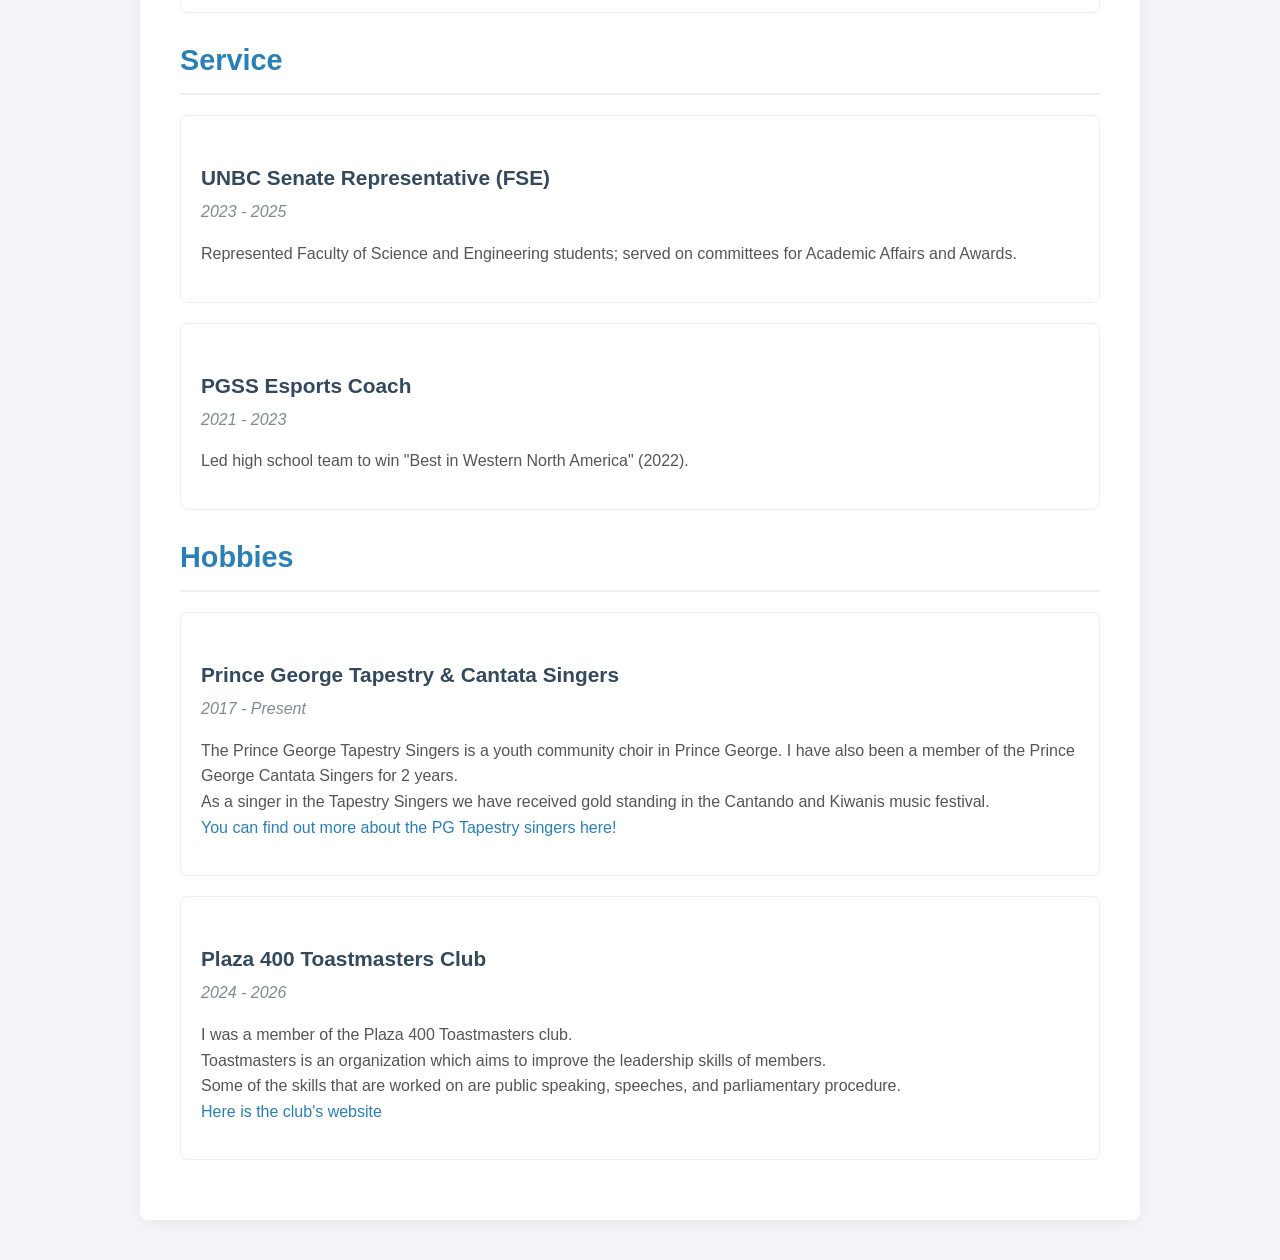
==== commit 21fe3af2: "Updated Content Greatly updated the content prior to the interview I have today." ====
--- a/index.html
+++ b/index.html
@@ -1,367 +1,422 @@
 <!DOCTYPE html>
-<html>
-    <title>
-        Jared Hirt's Website
-    </title>
+<html lang="en">
     <head>
+        <meta charset="UTF-8">
+        <title>Jared Hirt's Website</title>
         <link rel="stylesheet" href="mystyle.css">
+        <link rel="stylesheet" href="https://cdnjs.cloudflare.com/ajax/libs/font-awesome/4.7.0/css/font-awesome.min.css">
         <meta name="viewport" content="width=device-width, initial-scale=1.0">
-        
-        
     </head>
 
-    
-
-  
-
-    
-
     <body>
-
-
-        <link rel="stylesheet" href="https://cdnjs.cloudflare.com/ajax/libs/font-awesome/4.7.0/css/font-awesome.min.css">
-
         <div class="topnav">
             <a href="" class="active">Home</a>
-        <div id="myLinks">
+            <div id="myLinks">
+                <a href="#ResearchInterests" onclick="myFunction()">Research Interests</a>
+                <a href="#Education" onclick="myFunction()">Education</a>
+                <a href="#Publications" onclick="myFunction()">Publications</a>
+                <a href="#ResearchProjects" onclick="myFunction()">Research & Technical Projects</a>
+                <a href="#TeachingLeadership" onclick="myFunction()">Teaching & Leadership</a>
+                <a href="#ProfessionalExperience" onclick="myFunction()">Professional Experience</a>
+                <a href="#TechnicalSkills" onclick="myFunction()">Technical Skills</a>
+                <a href="#AwardsandScholarships" onclick="myFunction()">Awards and Scholarships</a>
+                <a href="#Service" onclick="myFunction()">Service</a>
+                <a href="#Hobbies" onclick="myFunction()">Hobbies</a>
+            </div>
+            <a href="javascript:void(0);" class="icon" onclick="myFunction()">
+                <i class="fa fa-bars"></i>
+            </a>
+        </div>
+
+        <div class="container">
+            <div class="center">
+                <h1>Jared Hirt</h1>
+                <p style="font-size: 1.2em; color: #555;">Computer Science Honours Student | Researcher | Developer</p>
+                
+                <img src="Headshot.JPG" alt="Jared Hirt Headshot">
+                
+                <div class="social-links" style="margin-top: 20px;">
+                    <a href="mailto:JaredHirt@hotmail.com" title="Email"><i class="fa fa-envelope" style="font-size:30px; margin: 0 15px;"></i></a>
+                    <a href="https://ca.linkedin.com/in/jared-hirt" title="LinkedIn"><i class="fa fa-linkedin" style="font-size:30px; margin: 0 15px;"></i></a>
+                    <a href="https://github.com/JaredHirt" title="GitHub"><i class="fa fa-github" style="font-size:30px; margin: 0 15px;"></i></a>
+                </div>
+            </div>
+
+            <br>
+        
+            <h2 id="ResearchInterests">
+                Research Interests
+                <br>
+            </h2>
+            <p>
+                Computer Vision, Foundation Models, AI for Healthcare, Robustness & Distribution Shift, Explainable AI (XAI), Low-Resource Generative AI, Mathematical Modeling.
+            </p>
+
+            <h2 id="Education">
+                Education
+                <br>
+            </h2>
+            <div class="project-grid">
+                <div class="project-card">
+                    <h3>
+                        University of Northern British Columbia 
+                    </h3>
+                    <h4>
+                        2022 - Expected May 2026
+                    </h4>
+                    <p>
+                        BSc in Computer Science, Honours Program <br>
+                        Minor in Management Information Systems (MIS) <br>
+                        <b>CGPA: 4.16 / 4.33</b> 
+                        <br>
+                        <a href="Transcript.pdf">Transcript</a>
+                    </p>
+                </div>
+            </div>
+
+            <h2 id="Publications">
+                Publications & Presentations
+                <br>
+            </h2>
+            <div class="project-grid">
+                <div class="project-card">
+                    <h3>
+                        Analysis of a Variable Region Size in Regional Voting
+                    </h3>
+                    <h4>
+                        August 2025
+                    </h4>
+                    <p>
+                        <i>Hirt, J. and Chen, L.</i> <br>
+                        IEEE 22nd International Conference on Ubiquitous Intelligence and Computing (UIC). <br>
+                        (Accepted for Oral Presentation)
+                    </p>
+                    <ul>
+                        <li>Independently derived mathematical theorems for election stability under concentrated noise.</li>
+                        <li>Designed multi-scale voting ensembles to mitigate spatially correlated data corruption.</li>
+                        <li> <a href="thesis.pdf">Take a look at my paper!</a> </li>
+                        <li> <a href="https://ieeexplore.ieee.org/document/11394903">https://ieeexplore.ieee.org/document/11394903</a></li>
+                    </ul>
+                </div>
+            </div>
+
+            <h2 id="ResearchProjects">
+                Research & Technical Projects
+                <br>
+            </h2>
+            <div class="project-grid">
+                <div class="project-card">
+                    <h3>
+                        Low Data AI For Healthcare Research: ConvKAN vs. CNN Performance
+                    </h3>
+                    <h4>
+                        Winter 2026 - Lead Researcher
+                    </h4>
+                    <ul>
+                        <li>Spearheaded an independent comparative research project evaluating Convolutional Kolmogorov-Arnold Networks (ConvKAN) against traditional CNN models using PyTorch.</li>
+                        <li>Trained CNN and ConvKAN models on Malaria blood smear samples on different dataset sizes to determine if ConvKAN can generalize with less training data.</li>
+                    </ul>
+                </div>
+
+                <div class="project-card">
+                    <h3>
+                        Generative AI for Indigenous Language Preservation (Dakelh)
+                    </h3>
+                    <h4>
+                        Fall 2025 - Software Engineering Project
+                    </h4>
+                    <ul>
+                        <li>Addressed extreme data scarcity for the endangered Dakelh language by engineering a Generative Language Model.</li>
+                        <li>Curated a specialized corpus from the Dakelh translation of the New Testament and implemented a custom Byte Pair Encoding (BPE) tokenizer to handle unique morphology.</li>
+                        <li>Trained the model using NanoGPT and Hugging Face Transformers, creating a model which is able to replicate Dakelh language patterns.</li>
+                    </ul>
+                </div>
+
+                <div class="project-card">
+                    <h3>
+                        Gamified ASL Fingerspelling System
+                    </h3>
+                    <h4>
+                        Fall 2025 - Social Robotics Capstone
+                    </h4>
+                    <ul>
+                        <li>Architected a computer vision pipeline using MediaPipe and Django to gamify ASL education.</li>
+                        <li>Identified failure modes in off-the-shelf models regarding fine-grained alphabet recognition; trained a custom gesture recognizer to achieve high-fidelity classification for all 26 letters.</li>
+                        <li>Designed a temporal classification extension using sequential hand landmarks to recognize dynamic gestures (e.g., 'J', 'Z').</li>
+                        <li><a href="projects/ASL/index.html">Try a modified javascript Speedy Signers demo here!</a></li>
+                    </ul>
+                </div>
+
+                <div class="project-card">
+                    <h3>
+                        Robust Consensus Algorithms (Honours Thesis)
+                    </h3>
+                    <h4>
+                        2024 - Present - Undergraduate Honors Researcher
+                    </h4>
+                    <ul>
+                        <li>Investigated the fragility of consensus algorithms against spatially correlated noise (analogous to sensor artifacts).</li>
+                        <li>Numerically evaluated stability formulas to identify the "edge of stability" across diverse noise configurations.</li>
+                        <li>Demonstrated that multi-scale regional voting acts as a stabilizing ensemble, reducing error rates compared to fixed-kernel baselines.</li>
+                        <li> Oral presentation at 22nd IEEE UIC Conference </li>
+                        <li> <a href="thesis.pdf">Take a look at my paper!</a> </li>
+                        <li> <a href="https://ieeexplore.ieee.org/document/11394903">https://ieeexplore.ieee.org/document/11394903</a></li>
+                    </ul>
+                </div>
+
+                <div class="project-card">
+                    <h3>
+                        Stock Ticker Game - Sole Developer
+                    </h3>
+                    <h4>
+                        2026 - Present
+                    </h4>
+                    <ul>
+                        <li>Created an online real-time version of the Board Game StockTicker.</li>
+                        <li>State management through Google Authentication.</li>
+                        <li>Data stored through Firebase and updated hourly using GitHub Tasks. </li>
+                        <li><a href="https://jared.hirt.ca/stockticker/index.html">Try Stock Ticker here!</a></li>
+                    </ul>
+                </div>
+
+                <div class="project-card">
+                    <h3>
+                        Grocery Helper Application
+                    </h3>
+                    <h4>
+                        Winter 2024 - Lead Developer
+                    </h4>
+                    <ul>
+                        <li>Led development of a mobile/web application using Flutter and Firebase.</li>
+                        <li>Engineered REST API integrations with TheMealDB and implemented persistent user state management with Google Authentication.</li>
+                        <li><a href="flutter/groceryhelper/index.html">Try a Grocery Helper Demo here!</a></li>
+                    </ul>
+                </div>
+            </div>
+
+            <h2 id="TeachingLeadership">
+                Teaching & Leadership
+                <br>
+            </h2>
+            <div class="project-grid">
+                <div class="project-card">
+                    <h3>
+                        University of Northern British Columbia
+                    </h3>
+                    <h4>
+                        2024 - Present - Teaching Assistant (Intro to Technology / Logic & Design / Computer Architecture)
+                    </h4>
+                    <ul>
+                        <li>Taught aerial data acquisition and photogrammetry pipelines using DJI Matrice 350 RTK drones; instructed students on processing raw visual data into 3D models.</li>
+                        <li>Taught Logic through Logisim and Verilog.</li>
+                        <li>Instructed labs on Aarch64 Assembly, GPIO, and Concurrent Programming.</li>
+                        <li>Delivered lectures and developed assignments for undergraduate labs.</li>
+                    </ul>
+                </div>
+
+                <div class="project-card">
+                    <h3>
+                        UNBC Computer Science Club
+                    </h3>
+                    <h4>
+                        2024 - Present - President
+                    </h4>
+                    <ul>
+                        <li>Revived the university's chapter of the ACM Intercollegiate Programming Competition (ICPC); established training infrastructure for future teams.</li>
+                        <li>Organized university-wide coding competitions, increasing student participation by 400%.</li>
+                    </ul>
+                </div>
+
+                <div class="project-card">
+                    <h3>
+                        UNBC JDC West Team
+                    </h3>
+                    <h4>
+                        2024 - Present - VP Technology
+                    </h4>
+                    <ul>
+                        <li>Secured historic 1st Place in Business Technology Management against top Western Canadian business schools.</li>
+                        <li>Led technical strategy for business case competitions, including executing cost-benefit analyses for technological integrations using the ADKAR framework.</li>
+                        <li>Raised funds for the Spirit of the North Healthcare Foundation to purchase medical equipment for rural hospitals.</li>
+                    </ul>
+                </div>
+
+                <div class="project-card">
+                    <h3>
+                        Quinson Elementary
+                    </h3>
+                    <h4>
+                        Winter 2025 - Volunteer Coding Instructor
+                    </h4>
+                    <ul>
+                        <li>Taught programming logic (loops, conditionals) to grades 4-7 using Scratch; guided students in building clones of Flappy Bird and platformers.</li>
+                    </ul>
+                </div>
+            </div>
+
+            <h2 id="ProfessionalExperience">
+                Other Professional Experience
+                <br>
+            </h2>
+            <div class="project-grid">
+                <div class="project-card">
+                    <h3>
+                        Crossroads Brewing & Distillery
+                    </h3>
+                    <h4>
+                        2020 - 2025 - Line Cook
+                    </h4>
+                    <ul>
+                        <li>Maintained high performance in a fast-paced, high-pressure environment while balancing full-time academic studies.</li>
+                        <li>Prioritized tasks dynamically to meet fluctuating customer demand; ensured strict adherence to safety and organization standards.</li>
+                    </ul>
+                </div>
+            </div>
+
+            <h2 id="TechnicalSkills">Technical Skills</h2>
+            <div class="project-grid">
+                <div class="project-card skill-category">
+                    <h3>Languages</h3>
+                    <div class="tags">
+                        <span class="tag beginner">Verilog</span>
+                        <span class="tag beginner">ARM Assembly</span>
+                        <span class="tag beginner">C++</span>
+                        <span class="tag intermediate">JavaScript</span>
+                        <span class="tag intermediate">SQL</span>
+                        <span class="tag intermediate">Dart</span>
+                        <span class="tag intermediate">Java</span>
+                        <span class="tag intermediate">Python</span>
+                    </div>
+                </div>
+                <div class="project-card skill-category">
+                    <h3>Frameworks & Libraries</h3>
+                    <div class="tags">
+                        <span class="tag beginner">NanoGPT</span>
+                        <span class="tag intermediate">MediaPipe</span>
+                        <span class="tag intermediate">Hugging Face</span>
+                        <span class="tag intermediate">Django</span>
+                        <span class="tag intermediate">Firebase</span>
+                        <span class="tag intermediate">Flutter</span>
+                        <span class="tag intermediate">PyTorch</span>
+                    </div>
+                </div>
+                <div class="project-card skill-category">
+                    <h3>Tools & Environments</h3>
+                    <div class="tags">
+                        <span class="tag intermediate">Logisim</span>
+                        <span class="tag intermediate">Git</span>
+                        <span class="tag intermediate">Linux (Ubuntu)</span>
+                        <span class="tag advanced">Microsoft 365</span>
+                        <span class="tag advanced">LaTeX</span>
+                    </div>
+                </div>
+            </div>
+
+            <h2 id="AwardsandScholarships">
+                Select Awards and Scholarships
+                <br>
+            </h2>
+            <div class="project-grid">
+                <div class="project-card">
+                    <h3>
+                        Awards & Competitions
+                    </h3>
+                    <p>
+                        <b>1st Place</b> - JDC West Business Technology Management - 2026 <br>
+                        <b>2nd Place</b> - UNBC Stock Pitch Competition - 2026 <br>
+                        <b>L.A. Lefebvre and Associates Award</b> (Merit-based, top CS student >90 credits, $1500) - 2025 <br>
+                        <b>Golden Key Honours Society</b> (Top 15% of students) - 2022 <br>
+                        <b>Computer Science Entrance Award</b> - 2022
+                    </p>
+                </div>
+
+                <div class="project-card">
+                    <h3>
+                        Scholarships
+                    </h3>
+                    <p>
+                        <b>BC Achievement Scholarship</b> (Top 8000 graduates) - 2022 <br>
+                        <b>District Authority Scholarship</b> (Top 5500 graduates) - 2022
+                    </p>
+                </div>
+            </div>
+
+            <h2 id="Service">
+                Service
+                <br>
+            </h2>
+            <div class="project-grid">
+                <div class="project-card">
+                    <h3>
+                        UNBC Senate Representative (FSE)
+                    </h3>
+                    <h4>
+                        2023 - 2025
+                    </h4>
+                    <p>
+                        Represented Faculty of Science and Engineering students; served on committees for Academic Affairs and Awards.
+                    </p>
+                </div>
+
+                <div class="project-card">
+                    <h3>
+                        PGSS Esports Coach
+                    </h3>
+                    <h4>
+                        2021 - 2023
+                    </h4>
+                    <p>
+                        Led high school team to win "Best in Western North America" (2022).
+                    </p>
+                </div>
+            </div>
+
+            <h2 id="Hobbies">
+                Hobbies
+                <br>
+            </h2>
+            <div class="project-grid">
+                <div class="project-card">
+                    <h3>
+                        Prince George Tapestry & Cantata Singers
+                    </h3>
+                    <h4>
+                        2017 - Present
+                    </h4>
+                    <p>
+                        The Prince George Tapestry Singers is a youth community choir in Prince George. I have also been a member of the Prince George Cantata Singers for 2 years. <br>
+                        As a singer in the Tapestry Singers we have received gold standing in the Cantando and Kiwanis music festival. <br>
+                        <a href="https://pgtapestry.ca/about-us/senior-singers">You can find out more about the PG Tapestry singers here!</a>
+                    </p>
+                </div>
             
-            <a href="#ResearchInterests" onclick="myFunction()">Research Interests</a>
-            <a href="#Education" onclick="myFunction()">Education</a>
-            <a href="#Publications" onclick="myFunction()">Publications</a>
-            <a href="#ResearchProjects" onclick="myFunction()">Research & Technical Projects</a>
-            <a href="#TeachingLeadership" onclick="myFunction()">Teaching & Leadership</a>
-            <a href="#ProfessionalExperience" onclick="myFunction()">Professional Experience</a>
-            <a href="#AwardsandScholarships" onclick="myFunction()">Awards and Scholarships</a>
-            <a href="#TechnicalSkills" onclick="myFunction()">Technical Skills</a>
-            <a href="#Service" onclick="myFunction()">Service</a>
+                <div class="project-card">
+                    <h3>
+                        Plaza 400 Toastmasters Club
+                    </h3>
+                    <h4>
+                        2024 - 2026
+                    </h4>
+                    <p>
+                        I was a member of the Plaza 400 Toastmasters club. <br>
+                        Toastmasters is an organization which aims to improve the leadership skills of members. <br>
+                        Some of the skills that are worked on are public speaking, speeches, and parliamentary procedure.<br>
+                        <a href="https://plaza400.toastmastersclubs.org/">Here is the club's website</a>
+                    </p>
+                </div>
+            </div>
+
         </div>
-        <!-- "Hamburger menu" / "Bar icon" to toggle the navigation links -->
-        <a href="javascript:void(0);" class="icon" onclick="myFunction()">
-            <i class="fa fa-bars"></i>
-        </a>
-        </div>
-
-
-    <div class="container">
-
-
-        <div class="center">
-    <h1>Jared Hirt</h1>
-    <p style="font-size: 1.2em; color: #555;">Computer Science Honours Student | Researcher | Developer</p>
-    
-    <img src="Headshot.JPG" alt="Jared Hirt Headshot">
-    
-    <div class="social-links" style="margin-top: 20px;">
-        <a href="mailto:JaredHirt@hotmail.com" title="Email"><i class="fa fa-envelope" style="font-size:30px; margin: 0 15px;"></i></a>
-        <a href="https://ca.linkedin.com/in/jared-hirt" title="LinkedIn"><i class="fa fa-linkedin" style="font-size:30px; margin: 0 15px;"></i></a>
-        <a href="https://github.com/JaredHirt" title="GitHub"><i class="fa fa-github" style="font-size:30px; margin: 0 15px;"></i></a>
-    </div>
-</div>
-
-        <br>
-    
-        <h2 id="ResearchInterests">
-        Research Interests
-        <br>
-        </h2>
-
-        <p>
-            Computer Vision, Foundation Models, Robustness & Distribution Shift, AI for Healthcare, Low-Resource Generative AI.
-        </p>
-
-        <h2 id="Education">
-        Education
-        <br>
-        </h2>
-        <h3>
-            University of Northern British Columbia 
-        </h3>
-        <h4>
-            2022 - Present
-        </h4>
-        <p>
-            BSc in Computer Science, Honours Program <br>
-            Minor in Management Information Systems (MIS) <br>
-            <b>CGPA: 4.16 / 4.33</b> (Pure A+ record in 3rd/4th year coursework)
-            <br>
-            <a href="Transcript.pdf">Unofficial Transcript</a>
-        </p>
-
-
-        <h2 id="Publications">
-            Publications & Presentations
-            <br>
-            </h2>
-    
-    
-            <h3>
-                Analysis of a Variable Region Size in Regional Voting
-            </h3>
-            <h4>
-                August 2025
-            </h4>
-            <p>
-                <i>Hirt, J. and Chen, L.</i> <br>
-                IEEE 22nd International Conference on Ubiquitous Intelligence and Computing (UIC). <br>
-                (Accepted for Oral Presentation)
-            </p>
-            <ul>
-                <li>Independently derived mathematical theorems for election stability under concentrated noise.</li>
-                <li>Designed multi-scale voting ensembles to mitigate spatially correlated data corruption.</li>
-                <li> <a href="thesis.pdf">Take a look at my paper!</a> </li>
-            </ul>
-
-        <h2 id="ResearchProjects">
-        Research & Technical Projects
-        <br>
-        </h2>
-
-        <div class="project-grid">
-        <div class="project-card">
-        <h3>
-            Generative AI for Indigenous Language Preservation (Dakelh)
-        </h3>
-        <h4>
-            Fall 2025 - Software Engineering Project
-        </h4>
-        <ul>
-            <li>Addressed extreme data scarcity for the endangered Dakelh language by engineering a Generative Language Model.</li>
-            <li>Curated a specialized corpus from the Dakelh translation of the New Testament and implemented a custom <b>Byte Pair Encoding (BPE)</b> tokenizer to handle unique morphology.</li>
-            <li>Trained the model using <b>NanoGPT</b> and <b>Hugging Face Transformers</b>, creating a tool to generate synthetic educational text for language revitalization.</li>
-        </ul>
-        </div>
-
-
-        <div class="project-card">
-        <h3>
-            Gamified ASL Fingerspelling System
-        </h3>
-        <h4>
-            Fall 2025 - Social Robotics Capstone
-        </h4>
-        <ul>
-            <li>Architected a computer vision pipeline using <b>MediaPipe</b> and <b>Django</b> to gamify ASL education.</li>
-            <li>Identified failure modes in off-the-shelf models regarding fine-grained alphabet recognition; trained a custom gesture recognizer to achieve high-fidelity classification for all 26 letters.</li>
-            <li>Designed a temporal classification extension using sequential hand landmarks to recognize dynamic gestures (e.g., 'J', 'Z').</li>
-            <li><a href="projects/ASL/index.html">Try a modified javascript Speedy Signers demo here!</a></li>
-        </ul>
-        </div>
-
-
-        <div class="project-card">
-        <h3>
-            Robust Consensus Algorithms (Honours Thesis)
-        </h3>
-        <h4>
-            2024 - Present - Undergraduate Honors Researcher
-        </h4>
-        <ul>
-            <li>Investigated the fragility of consensus algorithms against spatially correlated noise (analogous to sensor artifacts).</li>
-            <li>Numerically evaluated stability formulas to identify the "edge of stability" across diverse noise configurations.</li>
-            <li>Demonstrated that multi-scale regional voting acts as a stabilizing ensemble, reducing error rates compared to fixed-kernel baselines.</li>
-            <li> Oral presentation at 22nd IEEE UIC Conference </li>
-            <li> <a href="thesis.pdf">Take a look at my paper!</a> </li>
-        </ul>
-        </div>
-
-
-        <div class="project-card">
-        <h3>
-            Grocery Helper Application
-        </h3>
-        <h4>
-            Winter 2024 - Lead Developer
-        </h4>
-        <ul>
-            <li>Led development of a mobile/web application using <b>Flutter</b> and <b>Firebase</b>.</li>
-            <li>Engineered REST API integrations with TheMealDB and implemented persistent user state management with Google Authentication.</li>
-            <li><a href="flutter/groceryhelper/index.html">Try a Grocery Helper Demo here!</a></li>
-        </ul>
-        </div>
-        </div>
-
-
-        <h2 id="TeachingLeadership">
-        Teaching & Leadership
-        <br>
-        </h2>
-
-        <h3>
-            University of Northern British Columbia
-        </h3>
-        <h4>
-            2024 - Present - Teaching Assistant (Intro to Technology / Computer Architecture)
-        </h4>
-        <ul>
-            <li>Taught aerial data acquisition and <b>photogrammetry pipelines</b> using DJI Matrice 350 RTK drones; instructed students on processing raw visual data into 3D models.</li>
-            <li>Instructed labs on Aarch64 Assembly, GPIO, and Concurrent Programming.</li>
-            <li>Delivered guest lectures and developed curriculum for undergraduate labs.</li>
-        </ul>
-
-        <h3>
-            UNBC Computer Science Club
-        </h3>
-        <h4>
-            2024 - Present - President
-        </h4>
-        <ul>
-            <li>Revived the university's chapter of the <b>ACM Intercollegiate Programming Competition (ICPC)</b>; established training infrastructure for future teams.</li>
-            <li>Organized university-wide coding competitions, increasing student participation by 400%.</li>
-        </ul>
-
-        <h3>
-            UNBC JDC West Team
-        </h3>
-        <h4>
-            2024 - Present - VP Technology
-        </h4>
-        <ul>
-            <li>Led technical strategy for business case competitions; raised funds for the <b>Spirit of the North Healthcare Foundation</b> to purchase medical equipment for rural hospitals.</li>
-        </ul>
-
-        <h3>
-            Quinson Elementary
-        </h3>
-        <h4>
-            Winter 2025 - Volunteer Coding Instructor
-        </h4>
-        <ul>
-            <li>Taught programming logic (loops, conditionals) to grades 4-7 using Scratch; guided students in building clones of Flappy Bird and platformers.</li>
-        </ul>
-
-        <h2 id="ProfessionalExperience">
-        Other Professional Experience
-        <br>
-        </h2>
-
-        <h3>
-            Crossroads Brewing & Distillery
-        </h3>
-        <h4>
-            2020 - 2025 - Line Cook
-        </h4>
-        <ul>
-            <li>Maintained high performance in a fast-paced, high-pressure environment while balancing full-time academic studies.</li>
-            <li>Prioritized tasks dynamically to meet fluctuating customer demand; ensured strict adherence to safety and organization standards.</li>
-        </ul>
-
-
-        <h2 id="TechnicalSkills">Technical Skills</h2>
-<div class="skills-container">
-    <div class="skill-category">
-        <h3>Languages</h3>
-        <div class="tags">
-            <span class="tag intermediate">Java</span>
-            <span class="tag intermediate">Python</span>
-            <span class="tag intermediate">Dart</span>
-            <span class="tag beginner">C++</span>
-        </div>
-    </div>
-    <div class="skill-category">
-        <h3>Frameworks & Tools</h3>
-        <div class="tags">
-            <span class="tag intermediate">Django</span>
-            <span class="tag intermediate">Flutter</span>
-            <span class="tag advanced">LaTeX</span>
-            <span class="tag beginner">NanoGPT</span>
-        </div>
-    </div>
-</div>
-
-
-        <h2 id="AwardsandScholarships">
-        Select Awards and Scholarships
-        <br>
-        </h2>
-
-        <h3>
-            Awards
-        </h3>
-        <p>
-            <b>Golden Key Honours Society</b> (Top 15% of students) - 2022 <br>
-            <b>L.A. Lefebvre and Associates Award</b> (Merit-based, top CS student >90 credits, $1500) - 2025 <br>
-            <b>Computer Science Entrance Award</b> - 2022
-        </p>
-
-        <h3>
-            Scholarships
-        </h3>
-        <p>
-            <b>BC Achievement Scholarship</b> (Top 8000 graduates) - 2022 <br>
-            <b>District Authority Scholarship</b> (Top 5500 graduates) - 2022
-        </p>
-
-
-        <h2 id="Service">
-        Service
-        <br>
-        </h2>
-
-        <h3>
-            UNBC Senate Representative (FSE)
-        </h3>
-        <h4>
-            2023 - 2025
-        </h4>
-        <p>
-            Represented Faculty of Science and Engineering students; served on committees for Academic Affairs and Awards.
-        </p>
-
-        <h3>
-            PGSS Esports Coach
-        </h3>
-        <h4>
-            2021 - 2023
-        </h4>
-        <p>
-            Led high school team to win "Best in Western North America" (2022).
-        </p>
-
-        <h2 id="Hobbies">
-            Hobbies
-            <br>
-            </h2>
-    
-            <h3>
-                Prince George Tapestry Singers
-            </h3>
-            <h4>
-                2017 - Present
-            </h4>
-            <p>
-                The Prince George Tapestry Singers is a youth community choir in Prince George <br>
-                As a singer in the Tapestry Singers we have received gold standing in the Cantando and Kiwanis music festival <br>
-                <a href="https://pgtapestry.ca/about-us/senior-singers">You can find out more about the PG Tapestry singers here!</a>
-            </p>
-    
-    
-            <h3>
-                Plaza 400 Toastmasters Club
-            </h3>
-            <h4>
-                2024 - Present
-            </h4>
-            <p>
-                I am a member of the Plaza 400 Toastmasters club <br>
-                Toastmasters is an organization which aims to improve the leadership skills of members <br>
-                Some of the skills that are worked on are public speaking, speeches, and parlimentary procedure<br>
-                <a href="https://plaza400.toastmastersclubs.org/">Here is the club's website</a>
-    
-            </p>
-
-        </div>
+        
+        <script>
+            function myFunction() {
+                var x = document.getElementById("myLinks");
+                if (x.style.display === "block") {
+                    x.style.display = "none";
+                } else {
+                    x.style.display = "block";
+                }
+            }
+        </script>
     </body>
-
-
-
-    <script>
-        function myFunction() {
-          var x = document.getElementById("myLinks");
-          if (x.style.display === "block") {
-            x.style.display = "none";
-          } else {
-            x.style.display = "block";
-          }
-        }
-        </script>
-</html>+</html>
--- a/mystyle.css
+++ b/mystyle.css
@@ -1,3 +1,6 @@
+* {
+    box-sizing: border-box;
+}
 html {
     scroll-behavior: smooth;
     scroll-padding-top: 70px; /* This fixes the sticky header covering text problem */
